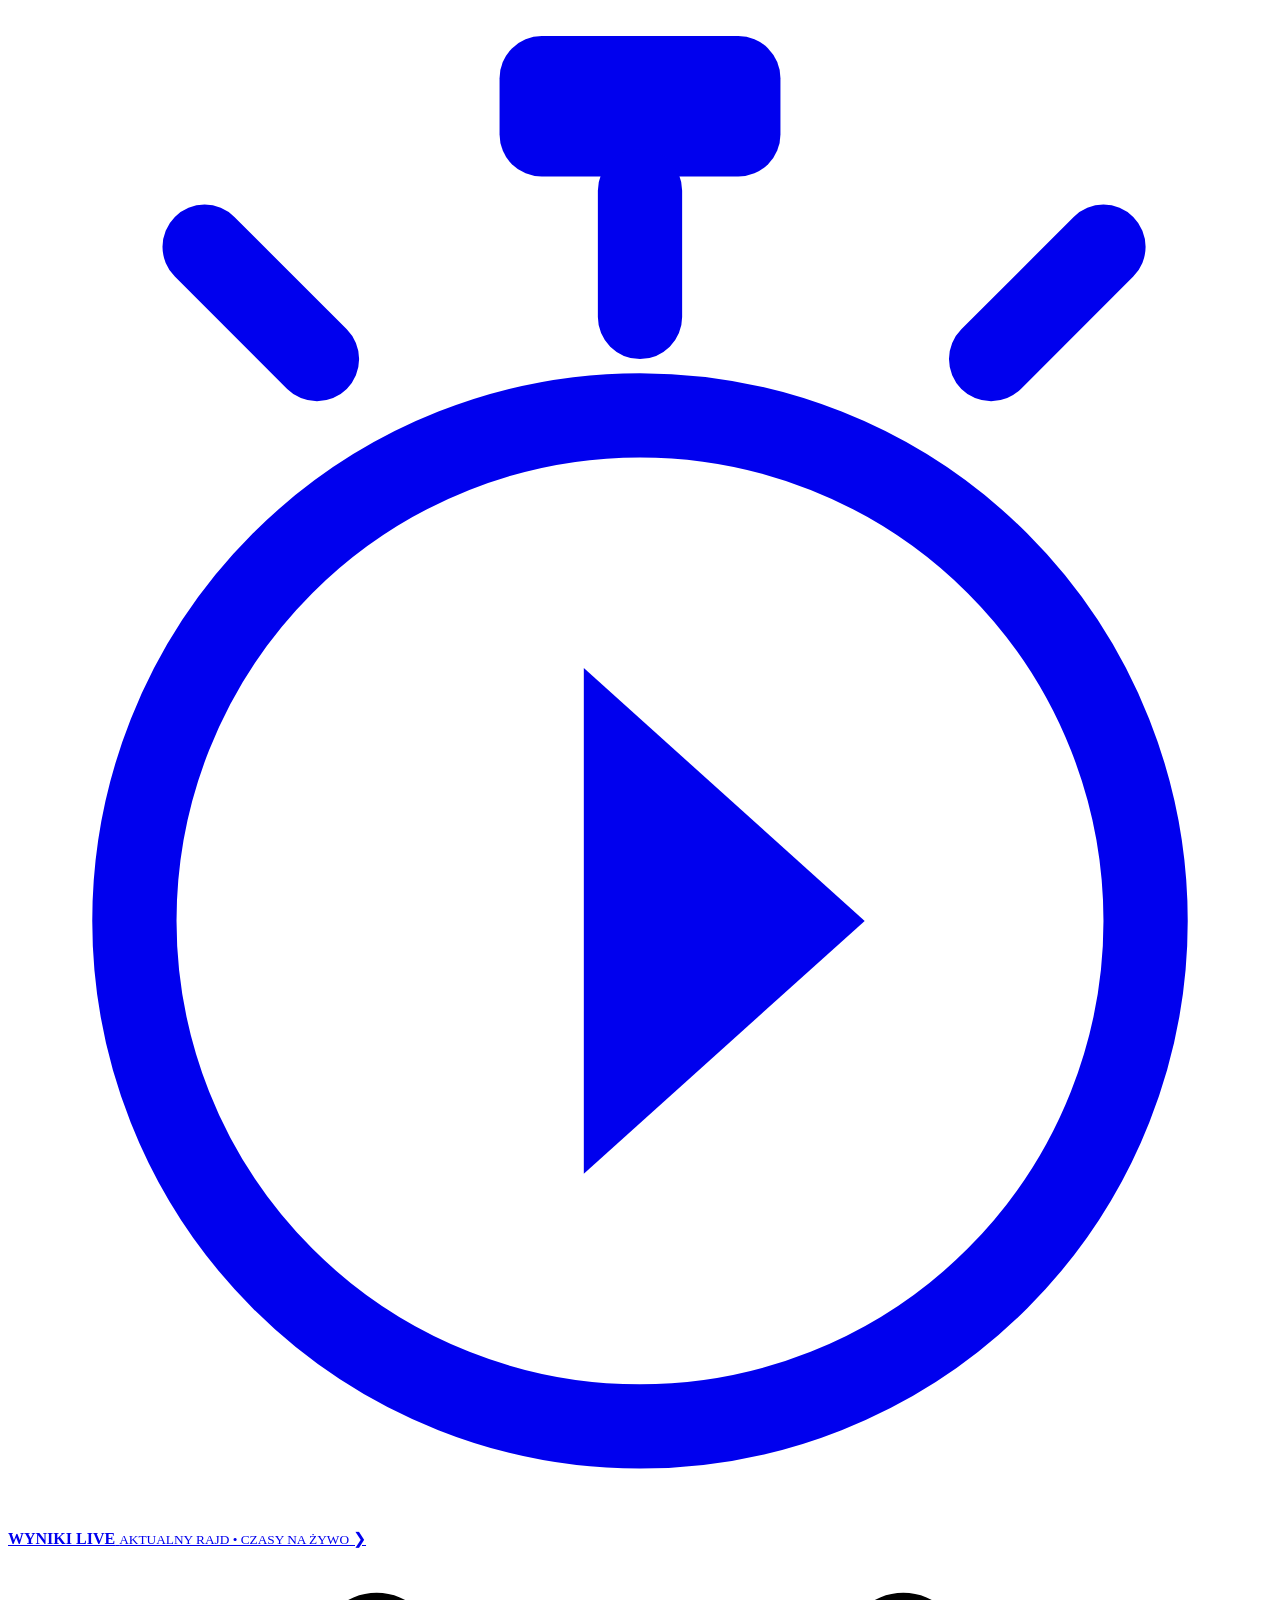
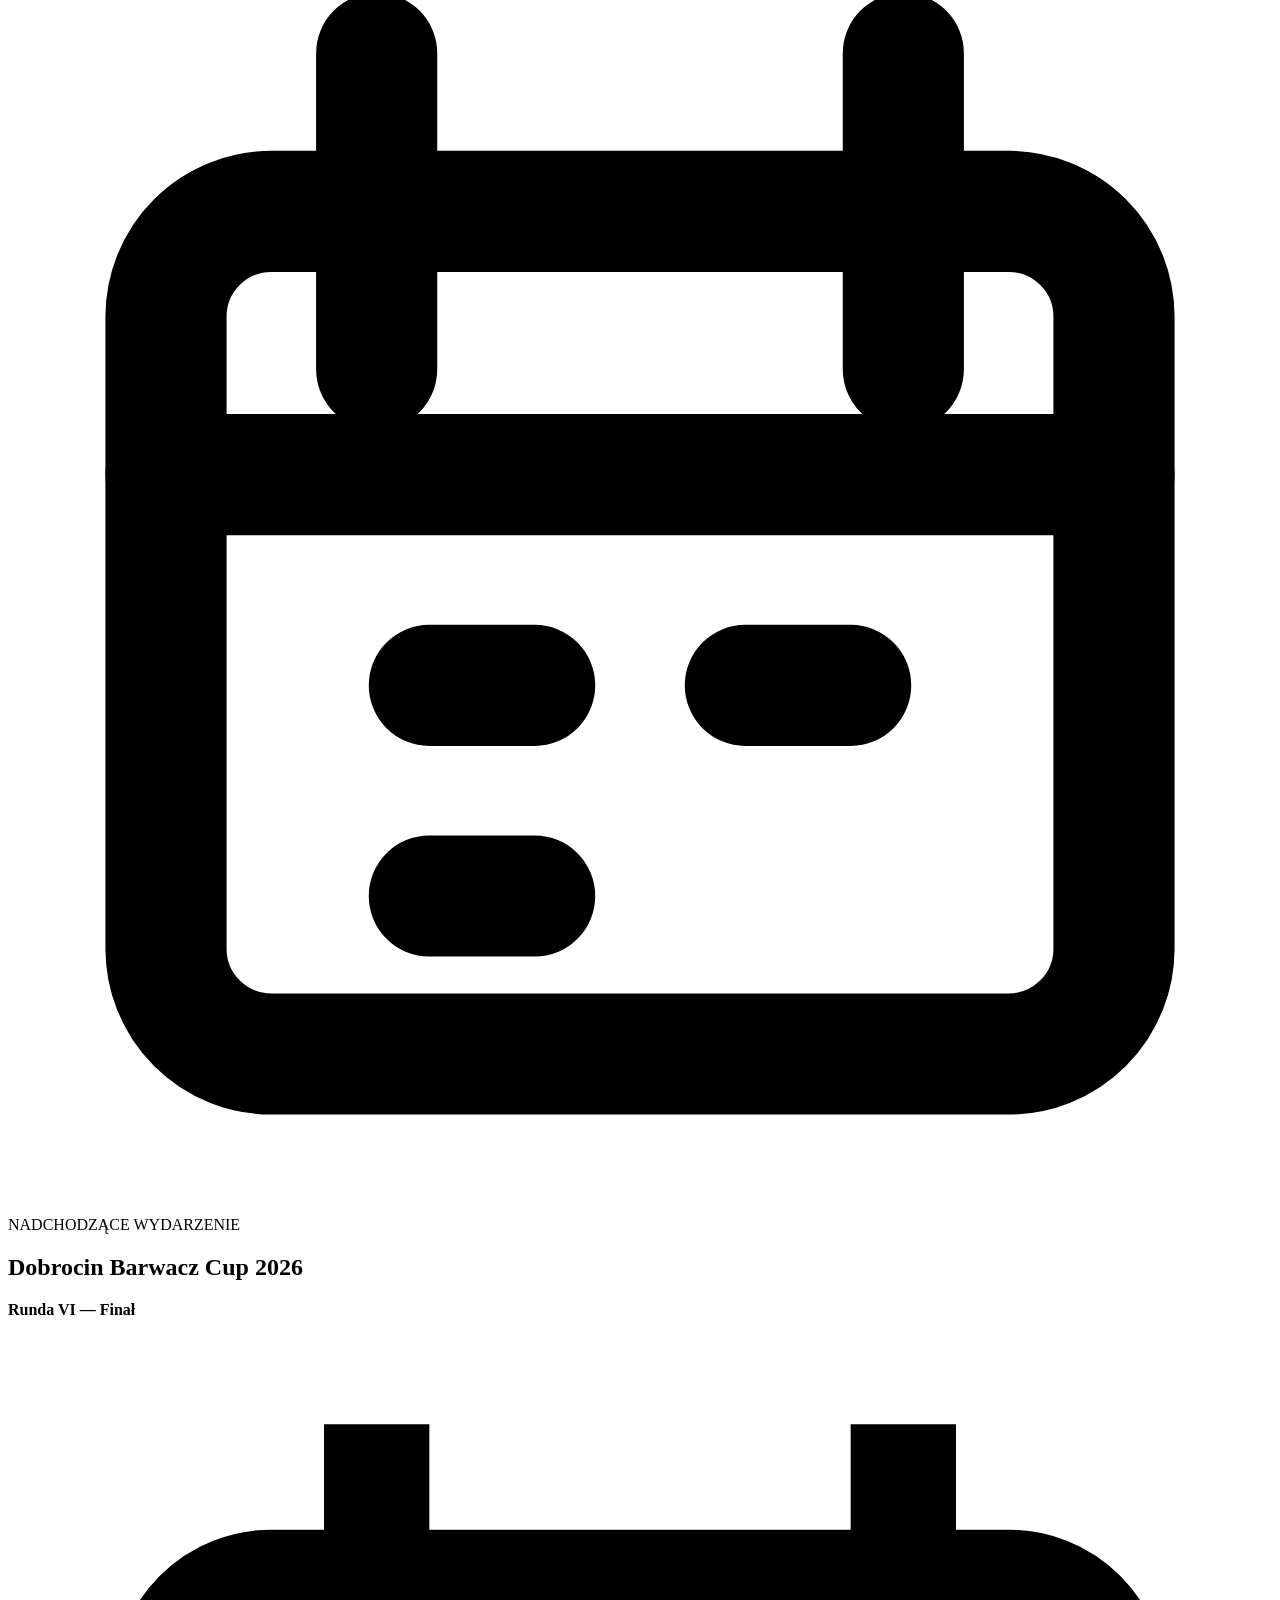
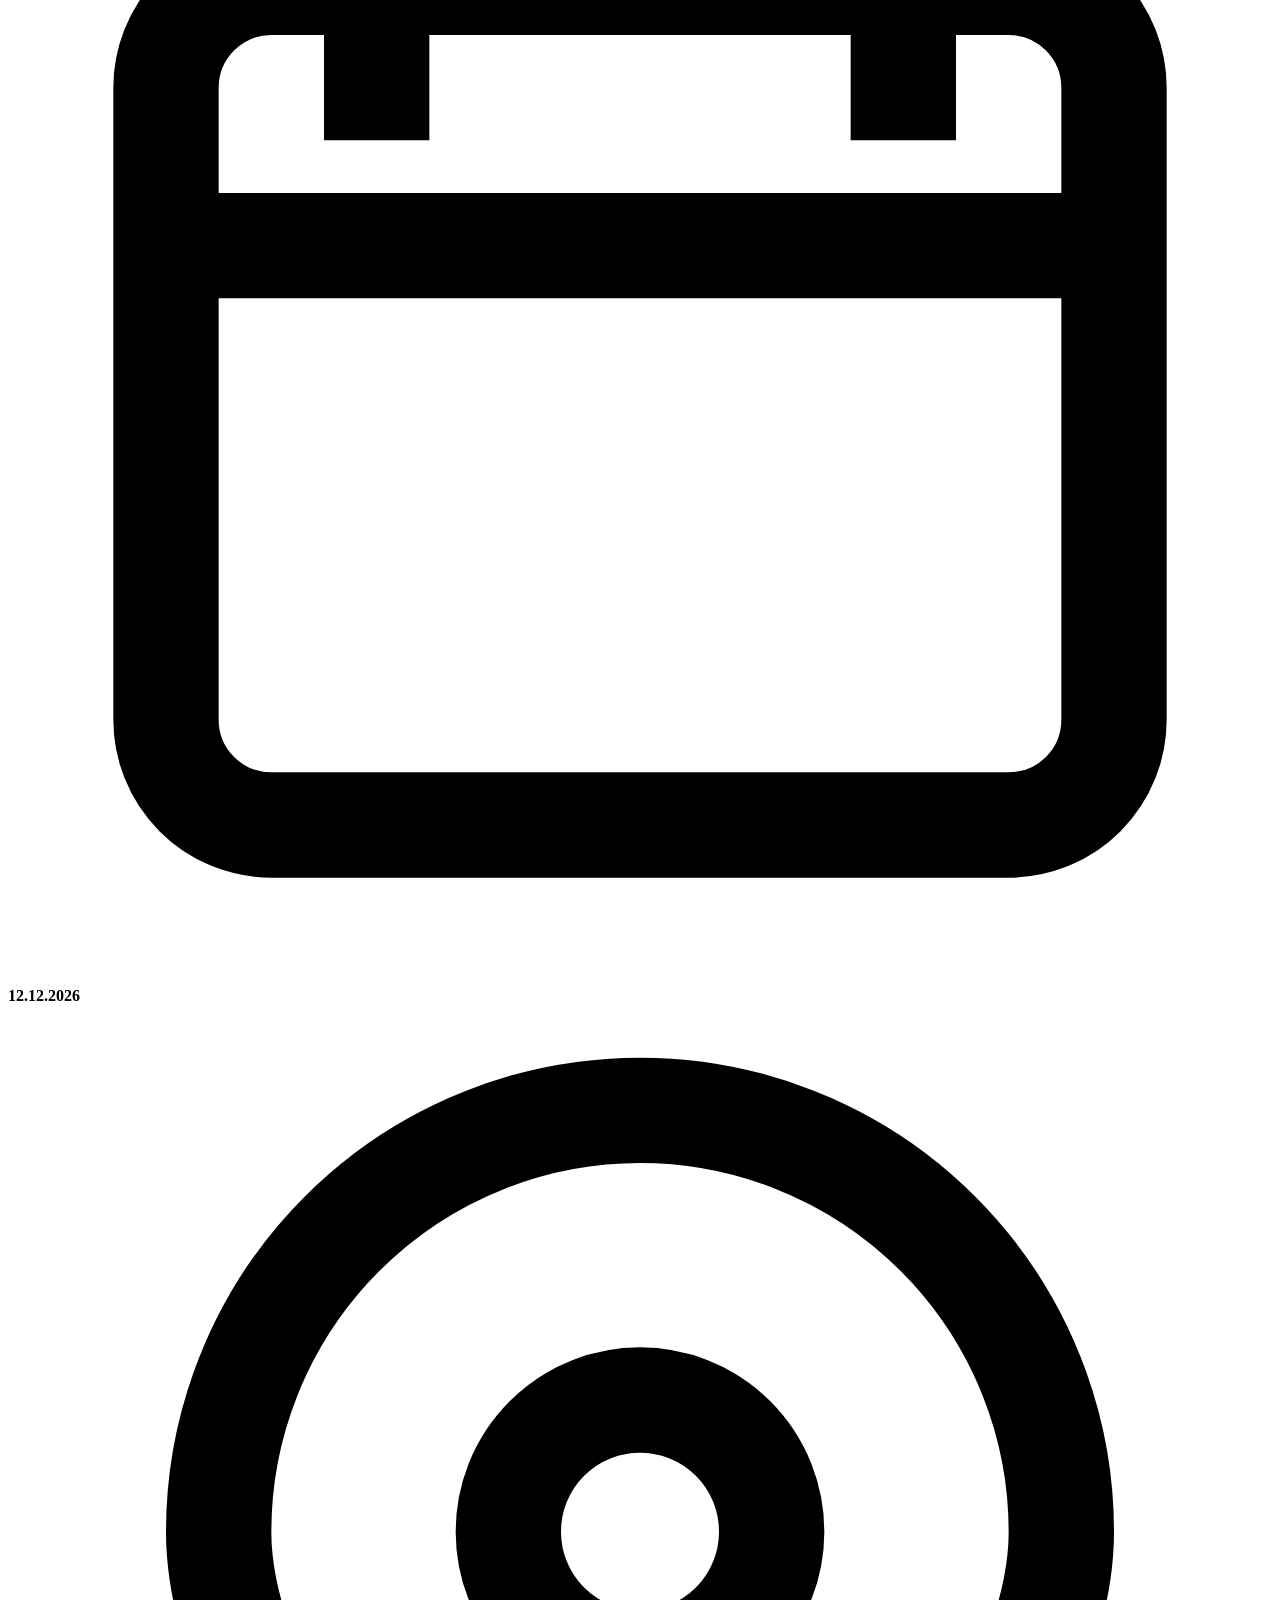
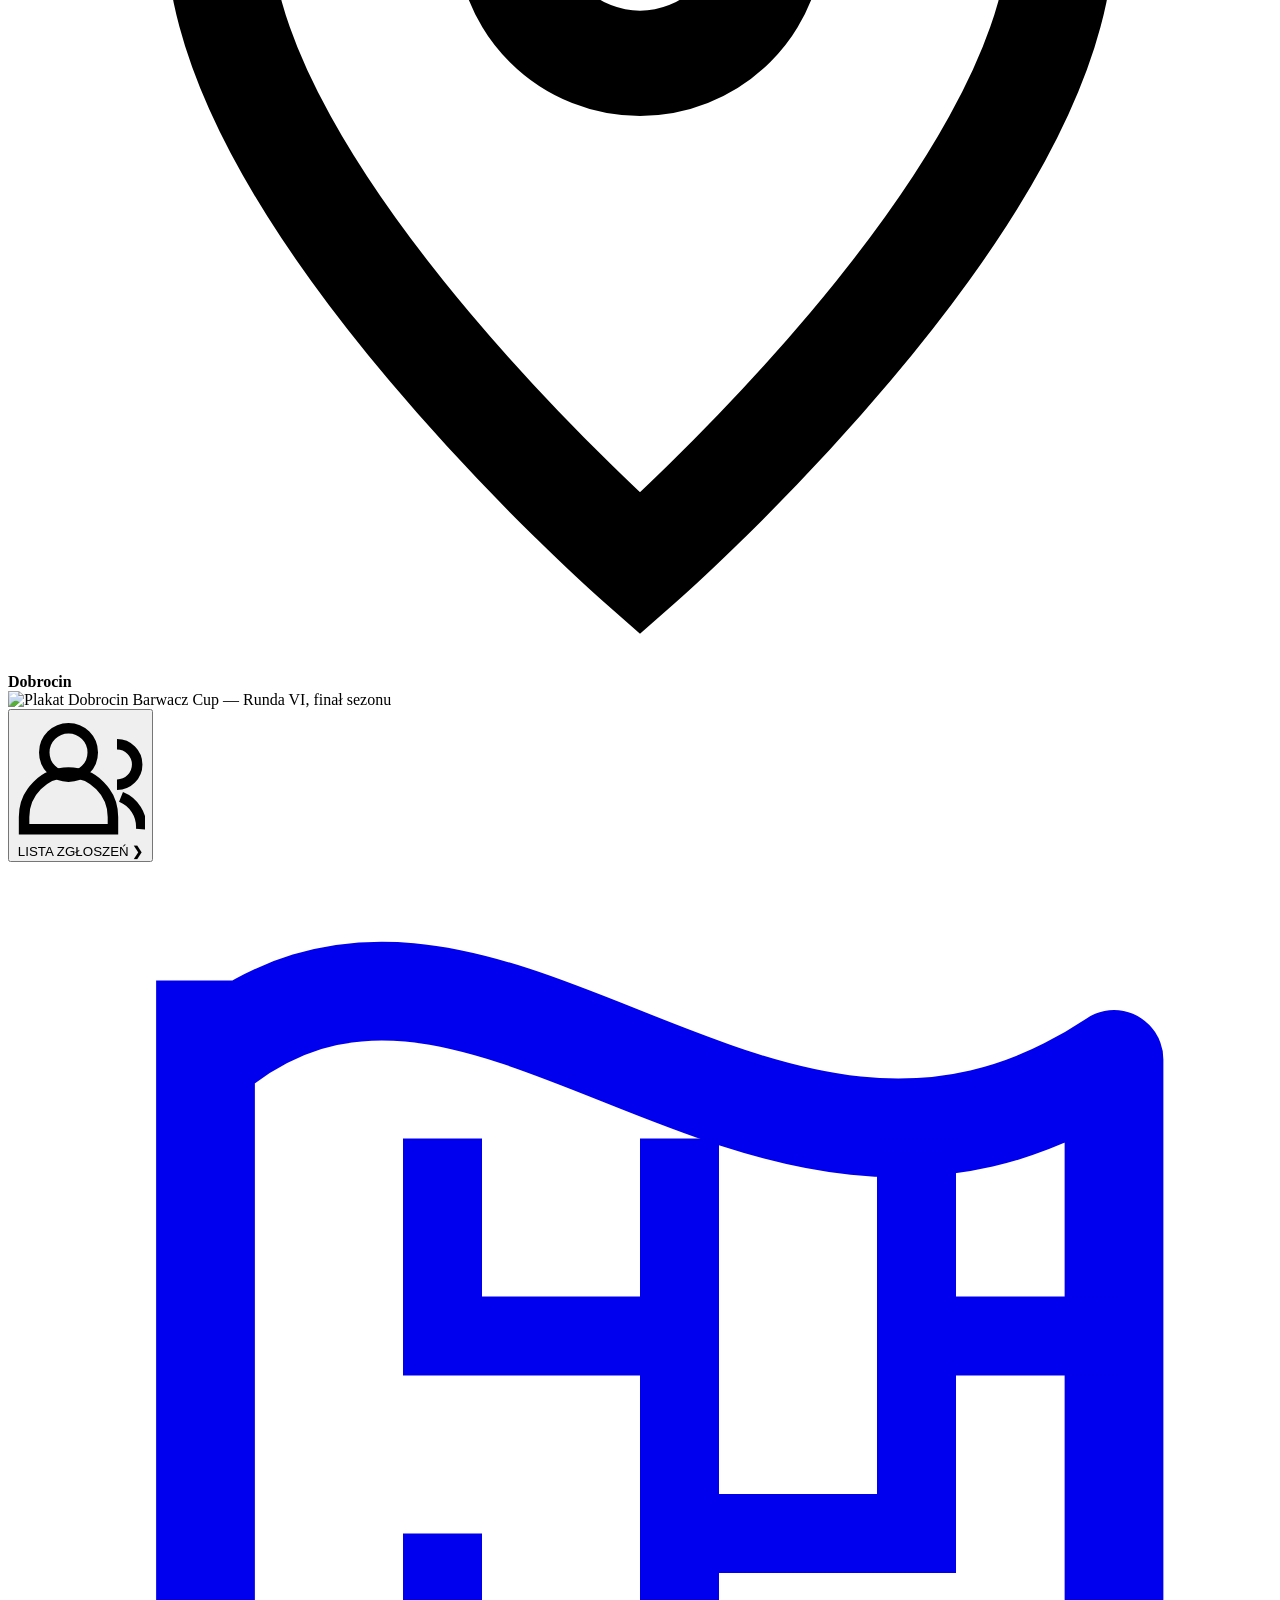
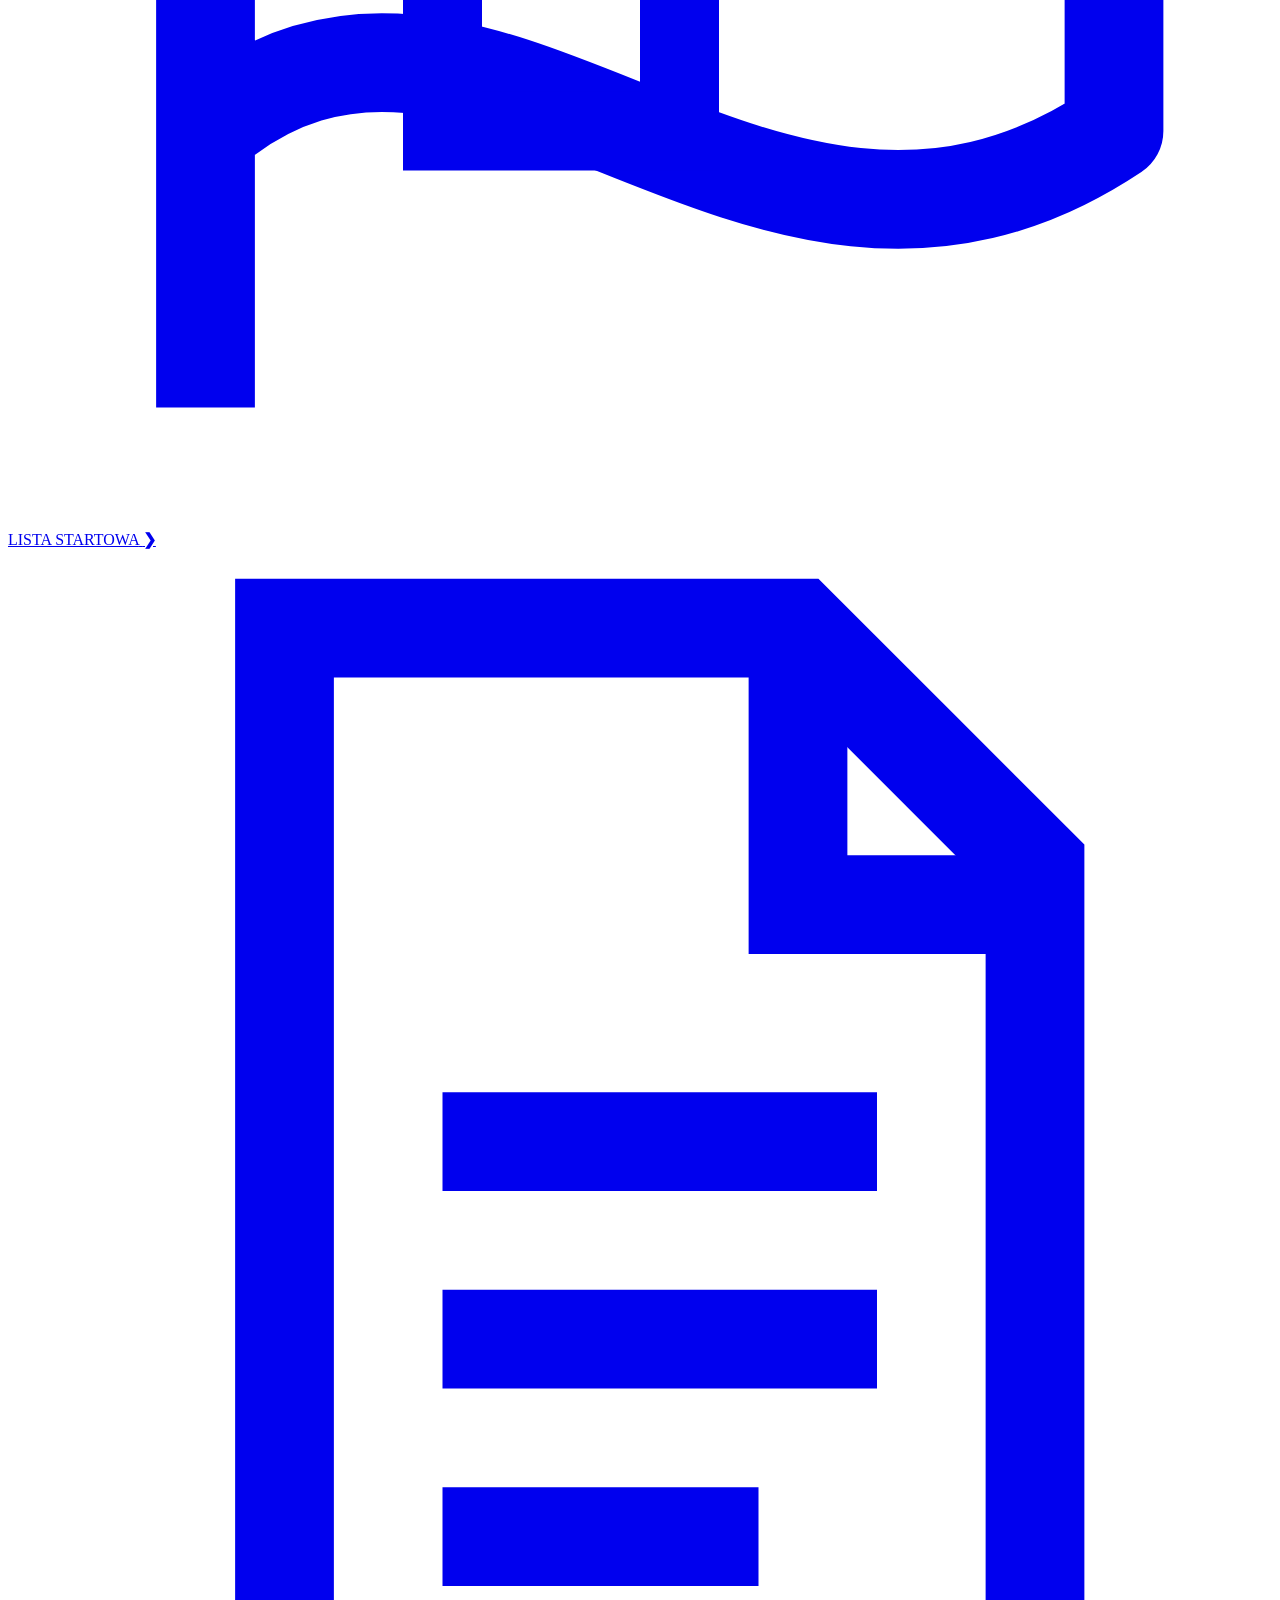
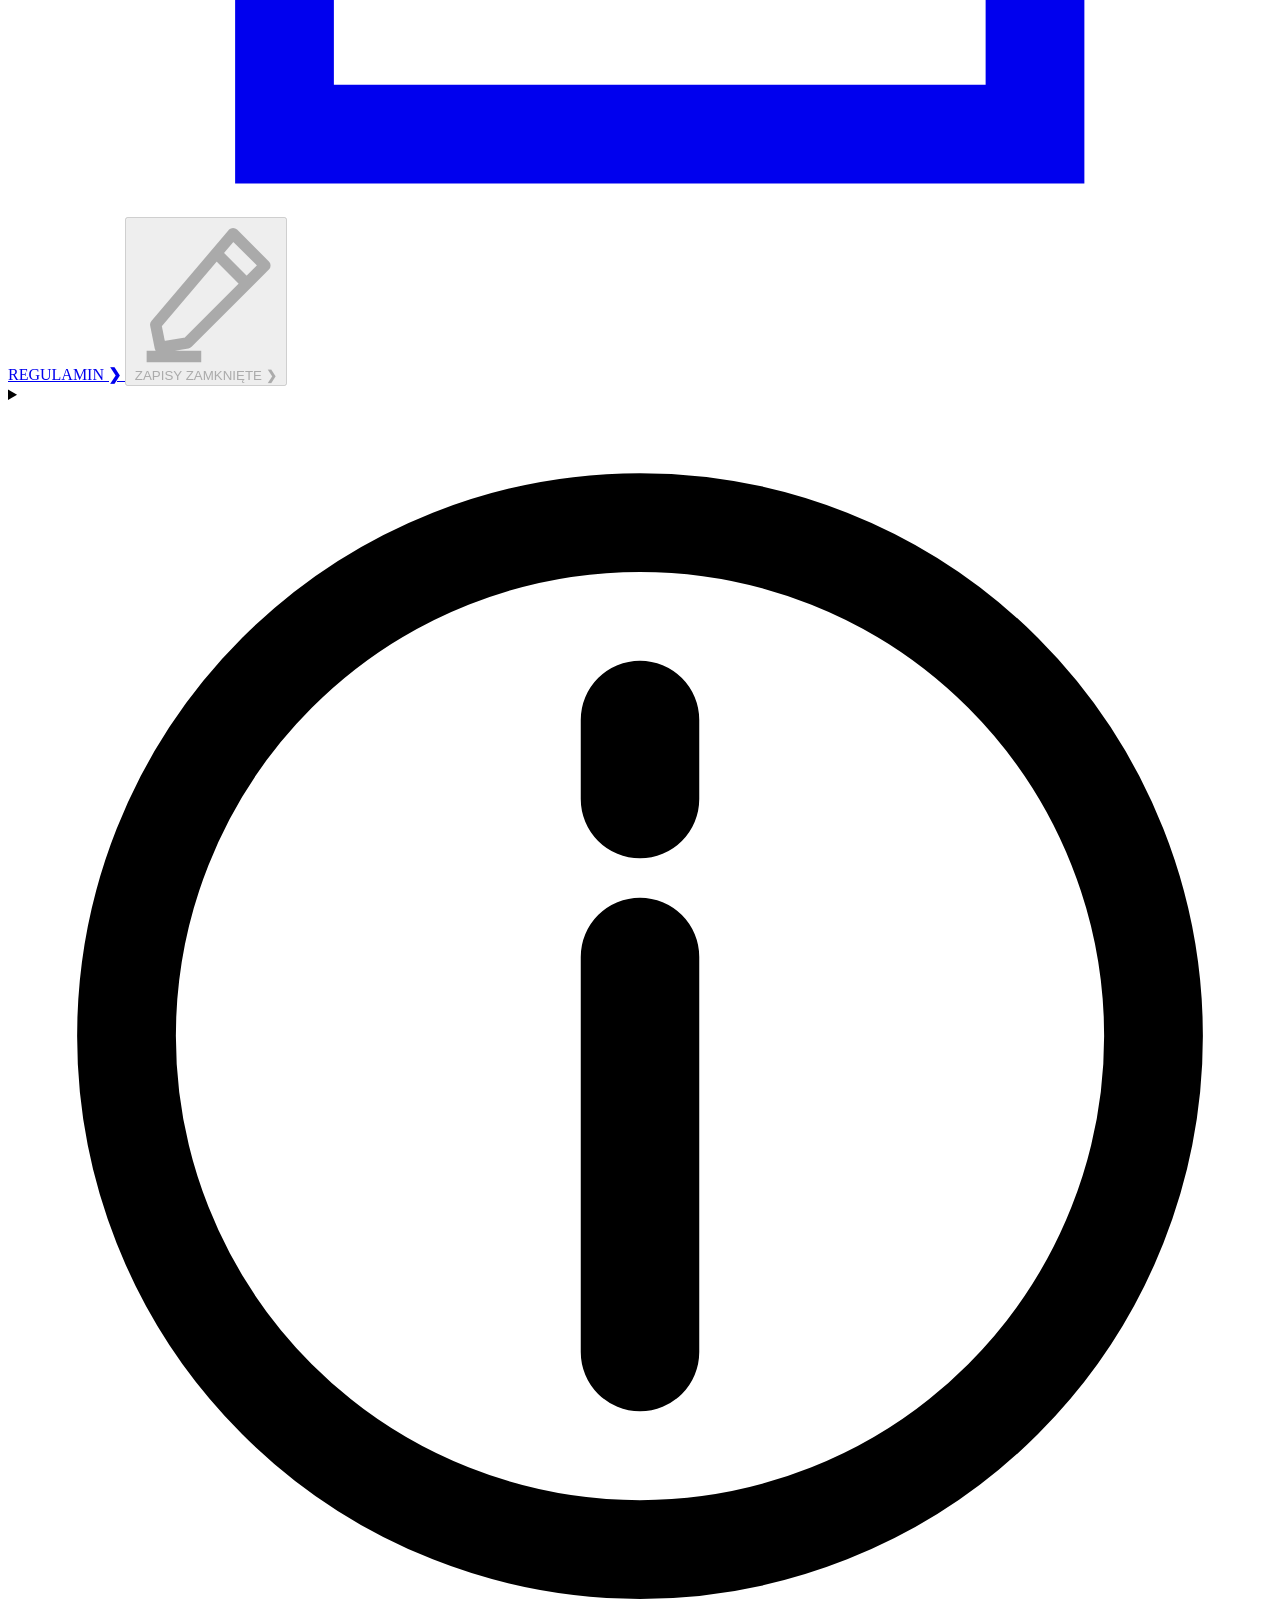
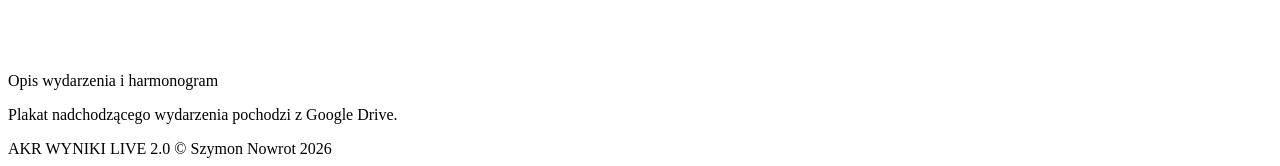
==== index.html @ d04a6adb "Update index.html" ====
<!doctype html>
<html lang="pl">
<head>
  <meta charset="utf-8">
  <meta name="viewport" content="width=device-width,initial-scale=1,viewport-fit=cover">
  <meta name="theme-color" content="#050506">
  <title>AKR WYNIKI LIVE 2.0 — Strona główna</title>

  <link rel="stylesheet" href="style.css?v=3.3">
  <link rel="stylesheet" href="akr-header.css?v=9">

  <style>
    #akr-shared-header {
      width: 100%;
      max-width: 944px;
      margin: 0 auto;
    }

    .site-shell {
      padding-top: 0;
    }

    @media (max-width: 640px) {
      #akr-shared-header {
        width: calc(100% - 36px);
      }
    }
  </style>
</head>

<body>
  <div class="race-texture" aria-hidden="true"></div>

  <div id="akr-shared-header"></div>

  <div class="site-shell">
    <main>

      <!-- CZERWONY PRZYCISK WYNIKI LIVE -->
      <a
        class="results-cta"
        href="/test-v2/wyniki-szczegoly.html?event=live"
        aria-label="Wyniki LIVE aktualnego rajdu"
      >
        <span class="cta-stopwatch" aria-hidden="true">
          <svg viewBox="0 0 90 108" fill="none">
            <rect x="35" y="2" width="20" height="10" rx="3" fill="currentColor"/>
            <path d="M45 13v9M70 25l8-8M22 25l-8-8"
              stroke="currentColor"
              stroke-width="6"
              stroke-linecap="round"/>
            <circle cx="45" cy="65" r="36"
              stroke="currentColor"
              stroke-width="6"/>
            <path d="M41 47l20 18-20 18V47Z"
              fill="currentColor"/>
          </svg>
        </span>

        <span class="cta-divider" aria-hidden="true"></span>

        <span class="cta-copy">
          <strong>WYNIKI LIVE</strong>
          <small>AKTUALNY RAJD • CZASY NA ŻYWO</small>
        </span>

        <span class="cta-arrow" aria-hidden="true">❯</span>
      </a>

      <!-- NADCHODZĄCE WYDARZENIE -->
      <section class="upcoming" aria-label="Nadchodzące wydarzenie">
        <div class="event-card">

          <div class="section-head">
            <svg viewBox="0 0 24 24" fill="none" aria-hidden="true">
              <rect x="3" y="5" width="18" height="16" rx="2"
                stroke="currentColor" stroke-width="2.3"/>
              <path d="M7 2v6M17 2v6M3 10h18M8 14h2M14 14h2M8 18h2"
                stroke="currentColor"
                stroke-width="2.3"
                stroke-linecap="round"/>
            </svg>

            <span>NADCHODZĄCE WYDARZENIE</span>
            <i class="slant-bars" aria-hidden="true"></i>
          </div>

          <h1 id="event-title">Dobrocin Barwacz Cup 2026</h1>

          <div class="round-line">
            <i></i>
            <strong id="event-round">Runda VI — Finał</strong>
            <i></i>
          </div>

          <div class="event-facts">
            <span>
              <svg viewBox="0 0 24 24" fill="none" aria-hidden="true">
                <rect x="3" y="5" width="18" height="16" rx="2"
                  stroke="currentColor" stroke-width="2"/>
                <path d="M7 2v6M17 2v6M3 10h18"
                  stroke="currentColor" stroke-width="2"/>
              </svg>
              <b id="event-date">12.12.2026</b>
            </span>

            <em></em>

            <span>
              <svg viewBox="0 0 24 24" fill="none" aria-hidden="true">
                <path d="M20 10c0 5-8 12-8 12S4 15 4 10a8 8 0 1 1 16 0Z"
                  stroke="currentColor" stroke-width="2"/>
                <circle cx="12" cy="10" r="2.5"
                  stroke="currentColor" stroke-width="2"/>
              </svg>
              <b id="event-place">Dobrocin</b>
            </span>
          </div>

          <!-- PLAKAT -->
          <div class="poster-wrap">
            <img
              id="event-poster"
              loading="eager"
              decoding="async"
              src="https://drive.google.com/thumbnail?id=1r6W32THSy6I0DQ8HHqJHeI3ALfItRBBT&amp;sz=w1600"
              alt="Plakat Dobrocin Barwacz Cup — Runda VI, finał sezonu"
            >
          </div>

          <!-- PRZYCISKI WYDARZENIA -->
          <div class="event-actions">

            <button
              class="action action-dark"
              id="entries"
              type="button"
            >
              <svg viewBox="0 0 32 32" fill="none" aria-hidden="true">
                <circle cx="13" cy="10" r="6"
                  stroke="currentColor" stroke-width="2.6"/>
                <path d="M2 29v-3a11 11 0 0 1 22 0v3H2Z"
                  stroke="currentColor" stroke-width="2.6"/>
                <path d="M25 8a5 5 0 0 1 0 10M26 21a8 8 0 0 1 5 8"
                  stroke="currentColor" stroke-width="2.6"/>
              </svg>
              <span>LISTA ZGŁOSZEŃ</span>
              <b>❯</b>
            </button>

            <a
              class="action action-dark"
              id="startlist"
              href="/test-v2/wyniki-szczegoly.html?event=live&amp;view=startlist"
            >
              <svg viewBox="0 0 32 32" fill="none" aria-hidden="true">
                <path d="M5 29V3m0 2c7-6 14 6 23 0v17c-9 6-16-6-23 0"
                  stroke="currentColor"
                  stroke-width="2.5"
                  stroke-linejoin="round"/>
                <path d="M11 7v5h6V7m0 5v5h6v-5m-12 5v5h6v-5m6-10v5h5"
                  stroke="currentColor"
                  stroke-width="2"/>
              </svg>
              <span>LISTA STARTOWA</span>
              <b>❯</b>
            </a>

            <a
              class="action action-dark"
              id="regulations"
              href="#"
              aria-disabled="true"
            >
              <svg viewBox="0 0 32 32" fill="none" aria-hidden="true">
                <path d="M7 2h13l6 6v22H7V2Z"
                  stroke="currentColor" stroke-width="2.5"/>
                <path d="M20 2v7h6M11 15h11M11 20h11M11 25h8"
                  stroke="currentColor" stroke-width="2.5"/>
              </svg>
              <span>REGULAMIN</span>
              <b>❯</b>
            </a>

            <button
              class="action action-red"
              id="registration"
              type="button"
              disabled
            >
              <svg viewBox="0 0 32 32" fill="none" aria-hidden="true">
                <path d="m5 23 1 5 6-1L29 10l-7-7L5 23ZM18 7l7 7M3 30h12"
                  stroke="currentColor"
                  stroke-width="2.5"
                  stroke-linejoin="round"/>
              </svg>
              <span>ZAPISY ZAMKNIĘTE</span>
              <b>❯</b>
            </button>

          </div>

          <!-- OPIS I HARMONOGRAM -->
          <details class="info-panel" id="event-description">
            <summary>
              <svg viewBox="0 0 32 32" fill="none" aria-hidden="true">
                <circle cx="16" cy="16" r="13"
                  stroke="currentColor" stroke-width="2.5"/>
                <path d="M16 14v10M16 8v2"
                  stroke="currentColor"
                  stroke-width="3"
                  stroke-linecap="round"/>
              </svg>
              <span>Opis wydarzenia i harmonogram</span>
              <span class="chevron"></span>
            </summary>

            <div class="info-content">
              <p id="description-text">
                Opis wydarzenia zostanie wyświetlony
                po połączeniu z ustawieniami organizatora.
              </p>
              <div id="schedule-text"></div>
            </div>
          </details>

          <p class="connection" id="connection" role="status">
            Plakat nadchodzącego wydarzenia pochodzi z Google Drive.
          </p>

        </div>
      </section>
    </main>

    <footer>
      AKR WYNIKI LIVE 2.0
      <span>© Szymon Nowrot 2026</span>
    </footer>
  </div>

  <!-- OKNO LISTY ZGŁOSZEŃ -->
  <div class="dialog-overlay" id="entries-dialog" hidden>
    <section
      class="dialog"
      role="dialog"
      aria-modal="true"
      aria-labelledby="entries-heading"
    >
      <button
        class="dialog-close"
        id="entries-close"
        aria-label="Zamknij"
      >×</button>

      <h2 id="entries-heading">LISTA ZGŁOSZEŃ</h2>
      <p id="entries-status">Pobieranie zgłoszeń…</p>
      <div id="entries-list"></div>
    </section>
  </div>

  <!-- WSPÓLNY NAGŁÓWEK I HAMBURGER -->
  <script src="akr-header.js?v=8"></script>

  <!-- POPRAWIONE LINKI W HAMBURGERZE -->
  <script>
    (function () {
      const header = document.getElementById('akr-shared-header');
      if (!header) return;

      function fixMenu() {
        header.querySelectorAll('a').forEach(a => {
          const name = (a.textContent || '')
            .replace(/\s+/g, ' ')
            .trim()
            .toLocaleUpperCase('pl');

          if (name.includes('LISTA STARTOWA')) {
            a.href = '/test-v2/wyniki-szczegoly.html?event=live&view=startlist';
          } else if (name.includes('KOMUNIKATY')) {
            a.href = '/test-v2/wyniki-szczegoly.html?event=live&view=announcements';
          } else if (name.includes('WYNIKI LIVE')) {
            a.href = '/test-v2/wyniki-szczegoly.html?event=live';
          } else if (name.includes('ARCHIWUM') || name.includes('WYNIKI RAJDÓW')) {
            a.href = '/test-v2/wyniki-dotychczasowe.html';
          } else if (name.includes('KLASYFIKACJA ROCZNA')) {
            a.href = '/test-v2/wyniki-szczegoly.html?view=season';
          }
        });
      }

      new MutationObserver(fixMenu).observe(header, {
        childList: true,
        subtree: true
      });

      fixMenu();
    })();
  </script>

  <!-- LOGIKA WYDARZENIA -->
  <script src="home.js?v=3.0" defer></script>

</body>
</html>
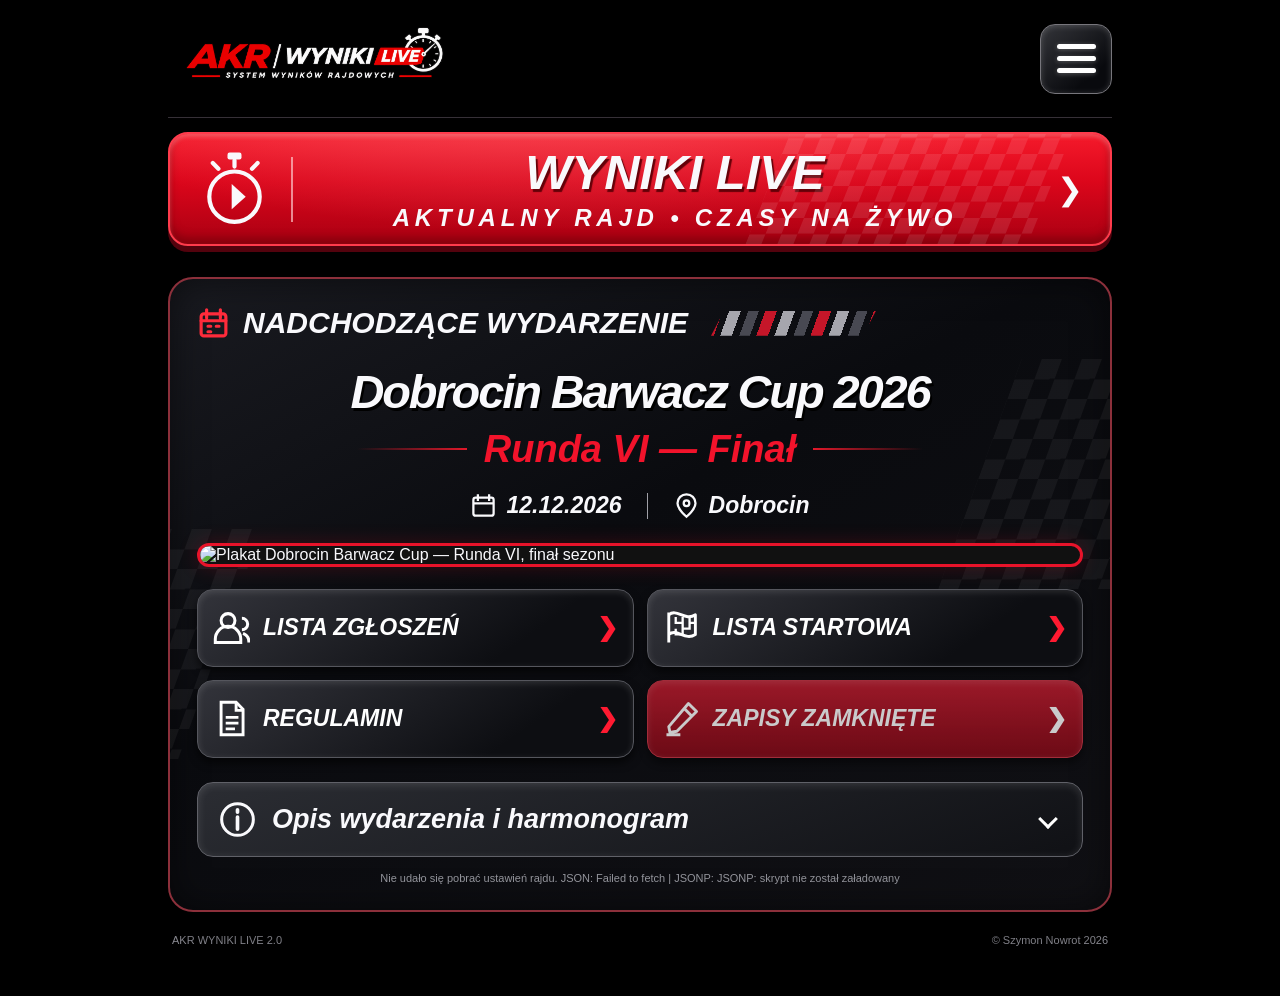
==== commit 66782c63: "Update index.html" ====
--- a/index.html
+++ b/index.html
@@ -5,12 +5,15 @@
   <meta charset="utf-8">
   <meta name="viewport" content="width=device-width,initial-scale=1,viewport-fit=cover">
   <meta name="theme-color" content="#050506">
+
   <title>AKR WYNIKI LIVE 2.0 — Strona główna</title>
 
-  <link rel="stylesheet" href="style.css?v=3.3">
-  <link rel="stylesheet" href="akr-header.css?v=9">
+  <!-- STYLE Z KATALOGU TEST-V2 -->
+  <link rel="stylesheet" href="/test-v2/style.css?v=3.4">
+  <link rel="stylesheet" href="/test-v2/akr-header.css?v=10">
 
   <style>
+    /* Wspólny nagłówek AKR */
     #akr-shared-header {
       width: 100%;
       max-width: 944px;
@@ -30,11 +33,14 @@
 </head>
 
 <body>
+
   <div class="race-texture" aria-hidden="true"></div>
 
+  <!-- LOGO I HAMBURGER -->
   <div id="akr-shared-header"></div>
 
   <div class="site-shell">
+
     <main>
 
       <!-- CZERWONY PRZYCISK WYNIKI LIVE -->
@@ -45,7 +51,8 @@
       >
         <span class="cta-stopwatch" aria-hidden="true">
           <svg viewBox="0 0 90 108" fill="none">
-            <rect x="35" y="2" width="20" height="10" rx="3" fill="currentColor"/>
+            <rect x="35" y="2" width="20" height="10" rx="3"
+              fill="currentColor"/>
             <path d="M45 13v9M70 25l8-8M22 25l-8-8"
               stroke="currentColor"
               stroke-width="6"
@@ -70,12 +77,14 @@
 
       <!-- NADCHODZĄCE WYDARZENIE -->
       <section class="upcoming" aria-label="Nadchodzące wydarzenie">
+
         <div class="event-card">
 
           <div class="section-head">
             <svg viewBox="0 0 24 24" fill="none" aria-hidden="true">
               <rect x="3" y="5" width="18" height="16" rx="2"
-                stroke="currentColor" stroke-width="2.3"/>
+                stroke="currentColor"
+                stroke-width="2.3"/>
               <path d="M7 2v6M17 2v6M3 10h18M8 14h2M14 14h2M8 18h2"
                 stroke="currentColor"
                 stroke-width="2.3"
@@ -86,22 +95,31 @@
             <i class="slant-bars" aria-hidden="true"></i>
           </div>
 
-          <h1 id="event-title">Dobrocin Barwacz Cup 2026</h1>
+          <h1 id="event-title">
+            Dobrocin Barwacz Cup 2026
+          </h1>
 
           <div class="round-line">
             <i></i>
-            <strong id="event-round">Runda VI — Finał</strong>
+            <strong id="event-round">
+              Runda VI — Finał
+            </strong>
             <i></i>
           </div>
 
+          <!-- DATA I MIEJSCE -->
           <div class="event-facts">
+
             <span>
               <svg viewBox="0 0 24 24" fill="none" aria-hidden="true">
                 <rect x="3" y="5" width="18" height="16" rx="2"
-                  stroke="currentColor" stroke-width="2"/>
+                  stroke="currentColor"
+                  stroke-width="2"/>
                 <path d="M7 2v6M17 2v6M3 10h18"
-                  stroke="currentColor" stroke-width="2"/>
-              </svg>
+                  stroke="currentColor"
+                  stroke-width="2"/>
+              </svg>
+
               <b id="event-date">12.12.2026</b>
             </span>
 
@@ -109,16 +127,21 @@
 
             <span>
               <svg viewBox="0 0 24 24" fill="none" aria-hidden="true">
-                <path d="M20 10c0 5-8 12-8 12S4 15 4 10a8 8 0 1 1 16 0Z"
-                  stroke="currentColor" stroke-width="2"/>
+                <path
+                  d="M20 10c0 5-8 12-8 12S4 15 4 10a8 8 0 1 1 16 0Z"
+                  stroke="currentColor"
+                  stroke-width="2"/>
                 <circle cx="12" cy="10" r="2.5"
-                  stroke="currentColor" stroke-width="2"/>
-              </svg>
+                  stroke="currentColor"
+                  stroke-width="2"/>
+              </svg>
+
               <b id="event-place">Dobrocin</b>
             </span>
-          </div>
-
-          <!-- PLAKAT -->
+
+          </div>
+
+          <!-- PLAKAT RAJDU -->
           <div class="poster-wrap">
             <img
               id="event-poster"
@@ -132,6 +155,7 @@
           <!-- PRZYCISKI WYDARZENIA -->
           <div class="event-actions">
 
+            <!-- LISTA ZGŁOSZEŃ -->
             <button
               class="action action-dark"
               id="entries"
@@ -139,34 +163,43 @@
             >
               <svg viewBox="0 0 32 32" fill="none" aria-hidden="true">
                 <circle cx="13" cy="10" r="6"
-                  stroke="currentColor" stroke-width="2.6"/>
+                  stroke="currentColor"
+                  stroke-width="2.6"/>
                 <path d="M2 29v-3a11 11 0 0 1 22 0v3H2Z"
-                  stroke="currentColor" stroke-width="2.6"/>
+                  stroke="currentColor"
+                  stroke-width="2.6"/>
                 <path d="M25 8a5 5 0 0 1 0 10M26 21a8 8 0 0 1 5 8"
-                  stroke="currentColor" stroke-width="2.6"/>
-              </svg>
+                  stroke="currentColor"
+                  stroke-width="2.6"/>
+              </svg>
+
               <span>LISTA ZGŁOSZEŃ</span>
               <b>❯</b>
             </button>
 
+            <!-- LISTA STARTOWA -->
             <a
               class="action action-dark"
               id="startlist"
               href="/test-v2/wyniki-szczegoly.html?event=live&amp;view=startlist"
             >
               <svg viewBox="0 0 32 32" fill="none" aria-hidden="true">
-                <path d="M5 29V3m0 2c7-6 14 6 23 0v17c-9 6-16-6-23 0"
+                <path
+                  d="M5 29V3m0 2c7-6 14 6 23 0v17c-9 6-16-6-23 0"
                   stroke="currentColor"
                   stroke-width="2.5"
                   stroke-linejoin="round"/>
-                <path d="M11 7v5h6V7m0 5v5h6v-5m-12 5v5h6v-5m6-10v5h5"
-                  stroke="currentColor"
-                  stroke-width="2"/>
-              </svg>
+                <path
+                  d="M11 7v5h6V7m0 5v5h6v-5m-12 5v5h6v-5m6-10v5h5"
+                  stroke="currentColor"
+                  stroke-width="2"/>
+              </svg>
+
               <span>LISTA STARTOWA</span>
               <b>❯</b>
             </a>
 
+            <!-- REGULAMIN -->
             <a
               class="action action-dark"
               id="regulations"
@@ -175,14 +208,18 @@
             >
               <svg viewBox="0 0 32 32" fill="none" aria-hidden="true">
                 <path d="M7 2h13l6 6v22H7V2Z"
-                  stroke="currentColor" stroke-width="2.5"/>
+                  stroke="currentColor"
+                  stroke-width="2.5"/>
                 <path d="M20 2v7h6M11 15h11M11 20h11M11 25h8"
-                  stroke="currentColor" stroke-width="2.5"/>
-              </svg>
+                  stroke="currentColor"
+                  stroke-width="2.5"/>
+              </svg>
+
               <span>REGULAMIN</span>
               <b>❯</b>
             </a>
 
+            <!-- ZAPISY -->
             <button
               class="action action-red"
               id="registration"
@@ -190,11 +227,13 @@
               disabled
             >
               <svg viewBox="0 0 32 32" fill="none" aria-hidden="true">
-                <path d="m5 23 1 5 6-1L29 10l-7-7L5 23ZM18 7l7 7M3 30h12"
+                <path
+                  d="m5 23 1 5 6-1L29 10l-7-7L5 23ZM18 7l7 7M3 30h12"
                   stroke="currentColor"
                   stroke-width="2.5"
                   stroke-linejoin="round"/>
               </svg>
+
               <span>ZAPISY ZAMKNIĘTE</span>
               <b>❯</b>
             </button>
@@ -202,16 +241,21 @@
           </div>
 
           <!-- OPIS I HARMONOGRAM -->
-          <details class="info-panel" id="event-description">
+          <details
+            class="info-panel"
+            id="event-description"
+          >
             <summary>
               <svg viewBox="0 0 32 32" fill="none" aria-hidden="true">
                 <circle cx="16" cy="16" r="13"
-                  stroke="currentColor" stroke-width="2.5"/>
+                  stroke="currentColor"
+                  stroke-width="2.5"/>
                 <path d="M16 14v10M16 8v2"
                   stroke="currentColor"
                   stroke-width="3"
                   stroke-linecap="round"/>
               </svg>
+
               <span>Opis wydarzenia i harmonogram</span>
               <span class="chevron"></span>
             </summary>
@@ -221,26 +265,38 @@
                 Opis wydarzenia zostanie wyświetlony
                 po połączeniu z ustawieniami organizatora.
               </p>
+
               <div id="schedule-text"></div>
             </div>
           </details>
 
-          <p class="connection" id="connection" role="status">
+          <p
+            class="connection"
+            id="connection"
+            role="status"
+          >
             Plakat nadchodzącego wydarzenia pochodzi z Google Drive.
           </p>
 
         </div>
+
       </section>
+
     </main>
 
     <footer>
       AKR WYNIKI LIVE 2.0
       <span>© Szymon Nowrot 2026</span>
     </footer>
+
   </div>
 
   <!-- OKNO LISTY ZGŁOSZEŃ -->
-  <div class="dialog-overlay" id="entries-dialog" hidden>
+  <div
+    class="dialog-overlay"
+    id="entries-dialog"
+    hidden
+  >
     <section
       class="dialog"
       role="dialog"
@@ -253,43 +309,77 @@
         aria-label="Zamknij"
       >×</button>
 
-      <h2 id="entries-heading">LISTA ZGŁOSZEŃ</h2>
-      <p id="entries-status">Pobieranie zgłoszeń…</p>
+      <h2 id="entries-heading">
+        LISTA ZGŁOSZEŃ
+      </h2>
+
+      <p id="entries-status">
+        Pobieranie zgłoszeń…
+      </p>
+
       <div id="entries-list"></div>
     </section>
   </div>
 
-  <!-- WSPÓLNY NAGŁÓWEK I HAMBURGER -->
-  <script src="akr-header.js?v=8"></script>
-
-  <!-- POPRAWIONE LINKI W HAMBURGERZE -->
+  <!-- WSPÓLNY NAGŁÓWEK Z TEST-V2 -->
+  <script src="/test-v2/akr-header.js?v=10"></script>
+
+  <!-- POPRAWIENIE LINKÓW HAMBURGERA NA STRONIE GŁÓWNEJ -->
   <script>
     (function () {
       const header = document.getElementById('akr-shared-header');
       if (!header) return;
 
+      const routes = [
+        {
+          names: ['LISTA STARTOWA'],
+          url: '/test-v2/wyniki-szczegoly.html?event=live&view=startlist'
+        },
+        {
+          names: ['KOMUNIKATY'],
+          url: '/test-v2/wyniki-szczegoly.html?event=live&view=announcements'
+        },
+        {
+          names: ['WYNIKI LIVE'],
+          url: '/test-v2/wyniki-szczegoly.html?event=live'
+        },
+        {
+          names: ['KLASYFIKACJA ROCZNA'],
+          url: '/test-v2/wyniki-szczegoly.html?view=season'
+        },
+        {
+          names: ['ARCHIWUM', 'WYNIKI RAJDÓW'],
+          url: '/test-v2/wyniki-dotychczasowe.html'
+        },
+        {
+          names: ['STRONA GŁÓWNA'],
+          url: '/'
+        }
+      ];
+
       function fixMenu() {
-        header.querySelectorAll('a').forEach(a => {
-          const name = (a.textContent || '')
+        header.querySelectorAll('a').forEach(function (link) {
+          const name = (link.textContent || '')
             .replace(/\s+/g, ' ')
             .trim()
             .toLocaleUpperCase('pl');
 
-          if (name.includes('LISTA STARTOWA')) {
-            a.href = '/test-v2/wyniki-szczegoly.html?event=live&view=startlist';
-          } else if (name.includes('KOMUNIKATY')) {
-            a.href = '/test-v2/wyniki-szczegoly.html?event=live&view=announcements';
-          } else if (name.includes('WYNIKI LIVE')) {
-            a.href = '/test-v2/wyniki-szczegoly.html?event=live';
-          } else if (name.includes('ARCHIWUM') || name.includes('WYNIKI RAJDÓW')) {
-            a.href = '/test-v2/wyniki-dotychczasowe.html';
-          } else if (name.includes('KLASYFIKACJA ROCZNA')) {
-            a.href = '/test-v2/wyniki-szczegoly.html?view=season';
+          for (const route of routes) {
+            if (route.names.some(function (label) {
+              return name.includes(label);
+            })) {
+              if (link.getAttribute('href') !== route.url) {
+                link.setAttribute('href', route.url);
+              }
+              break;
+            }
           }
         });
       }
 
-      new MutationObserver(fixMenu).observe(header, {
+      const observer = new MutationObserver(fixMenu);
+
+      observer.observe(header, {
         childList: true,
         subtree: true
       });
@@ -298,8 +388,8 @@
     })();
   </script>
 
-  <!-- LOGIKA WYDARZENIA -->
-  <script src="home.js?v=3.0" defer></script>
+  <!-- DZIAŁAJĄCA LOGIKA WYDARZENIA Z TEST-V2 -->
+  <script src="/test-v2/home.js?v=3.0" defer></script>
 
 </body>
 </html>
--- a/test-v2/style.css
+++ b/test-v2/style.css
@@ -0,0 +1,931 @@
+
+:root {
+  color-scheme: dark;
+  --red: #ed1026;
+  --red-dark: #98000f;
+  --white: #f9f9fc;
+  --font: Impact, "Arial Narrow", "Roboto Condensed", Arial, sans-serif;
+}
+
+* { box-sizing: border-box; }
+html { scroll-behavior: smooth; }
+body {
+  margin: 0;
+  min-height: 100vh;
+  background: #050508;
+  color: var(--white);
+  font-family: Arial, Helvetica, sans-serif;
+  overflow-x: hidden;
+}
+a { color: inherit; text-decoration: none; }
+button { font: inherit; cursor: pointer; }
+button:disabled { cursor: not-allowed; }
+[hidden] { display: none !important; }
+
+/* TŁO RAJDOWE */
+
+.race-texture {
+  position: fixed;
+  inset: 0;
+  z-index: -1;
+  pointer-events: none;
+  background:
+    radial-gradient(ellipse at 48% 0, rgba(125,9,25,.23), transparent 50%),
+    linear-gradient(125deg,
+      transparent 0 31%,
+      rgba(72,72,80,.08) 32%,
+      transparent 34% 71%,
+      rgba(100,100,110,.07) 73%,
+      transparent 76%
+    ),
+    #050508;
+}
+
+.race-texture:after {
+  content: "";
+  position: absolute;
+  inset: 0;
+  background:
+    repeating-conic-gradient(
+      #a3a4aa 0% 25%,
+      transparent 0% 50%
+    ) 0 0 / 38px 38px;
+  opacity: .09;
+  mask-image: linear-gradient(to bottom, #000, transparent 80%);
+}
+
+.site-shell {
+  width: min(100%, 980px);
+  margin: auto;
+  padding: 0 18px 28px;
+}
+
+/* NAGŁÓWEK I LOGO */
+
+.topbar {
+  height: 118px;
+  position: relative;
+  display: flex;
+  align-items: center;
+  justify-content: space-between;
+  gap: 18px;
+  isolation: isolate;
+  overflow: hidden;
+  border-bottom: 1px solid #363037;
+  background:
+    linear-gradient(105deg, rgba(16,16,21,.83), rgba(10,10,14,.78));
+}
+
+.topbar:before {
+  content: "";
+  position: absolute;
+  inset: 0;
+  z-index: -1;
+  pointer-events: none;
+  transform: none;
+  background: radial-gradient(ellipse at 25% 50%, rgba(190, 0, 30, .22), transparent 65%);
+  opacity: 1;
+  mask-image: none;
+}
+
+.topbar:after {
+  content: "";
+  position: absolute;
+  inset: 0;
+  z-index: -1;
+  pointer-events: none;
+  background: linear-gradient(100deg, rgba(28, 29, 35, .45), transparent 65%, rgba(0, 0, 0, .3));
+}
+
+.brand {
+  display: flex;
+  align-items: center;
+  min-width: 0;
+  flex: 1;
+  max-width: 650px;
+  position: relative;
+  height: 100%;
+}
+
+.brand img {
+  display: block;
+  max-width: 100%;
+  max-height: 96px;
+  width: auto;
+  height: auto;
+  object-fit: contain;
+  object-position: left center;
+  mix-blend-mode: screen;
+  position: relative;
+  z-index: 2;
+}
+
+.brand-fallback {
+  display: none;
+  position: absolute;
+  font: italic 900 30px var(--font);
+  color: #ed0c22;
+  text-shadow: 1px 2px 1px #000;
+}
+
+.brand-fallback b { color: white; }
+
+.hamburger {
+  position: relative;
+  z-index: 2;
+  flex: none;
+  width: 72px;
+  height: 70px;
+  border-radius: 15px;
+  border: 1.5px solid #77767c;
+  background: linear-gradient(140deg, #34353a, #090a0e 74%);
+  box-shadow: inset 0 1px 6px #fff3, 0 7px 14px #000b;
+  display: flex;
+  flex-direction: column;
+  align-items: center;
+  justify-content: center;
+  gap: 7px;
+}
+
+.hamburger span {
+  width: 39px;
+  height: 5px;
+  background: white;
+  border-radius: 6px;
+  box-shadow: 0 1px 5px #fff4;
+}
+
+/* GŁÓWNY PRZYCISK WYNIKI RAJDÓW */
+
+.results-cta {
+  position: relative;
+  display: flex;
+  align-items: center;
+  gap: 19px;
+  min-height: 80px;
+  margin: 14px 0 25px;
+  padding: 13px 27px;
+  border: 2px solid #ff3b4c;
+  border-radius: 20px;
+  background:
+    linear-gradient(180deg, #f51a2b 0%, #dc061b 43%, #a90012 100%);
+  box-shadow:
+    inset 0 3px 4px #ffb4b455,
+    inset 0 -6px 8px #62000880,
+    0 6px 0 #53020d,
+    0 14px 22px #000b;
+  overflow: hidden;
+}
+
+.results-cta:before {
+  content: "";
+  position: absolute;
+  inset: 0;
+  pointer-events: none;
+  background:
+    radial-gradient(ellipse at 40% -50%, #ffb5b555, transparent 65%);
+}
+
+.results-cta:after {
+  content: "";
+  position: absolute;
+  right: 6%;
+  top: -40%;
+  height: 160%;
+  width: 30%;
+  transform: skewX(-22deg);
+  opacity: .10;
+  background:
+    repeating-conic-gradient(
+      white 0 25%,
+      transparent 0 50%
+    ) 0 0 / 32px 32px;
+}
+
+.cta-stopwatch {
+  position: relative;
+  display: grid;
+  place-items: center;
+  flex: 0 0 75px;
+}
+
+.cta-stopwatch svg {
+  width: 63px;
+  height: 76px;
+}
+
+.cta-divider {
+  position: relative;
+  height: 65px;
+  width: 2px;
+  background: #ffced1aa;
+}
+
+.cta-copy {
+  position: relative;
+  min-width: 0;
+  flex: 1;
+  text-align: center;
+  white-space: nowrap;
+}
+
+.cta-copy strong {
+  display: block;
+  font: italic 900 clamp(28px, 4.5vw, 49px)/1.04 var(--font);
+  text-shadow: 2px 3px 1px #650008;
+}
+
+.cta-copy small {
+  display: block;
+  margin-top: 7px;
+  font: italic 800 clamp(14px, 2.3vw, 24px)/1.1 Arial, sans-serif;
+  letter-spacing: .20em;
+}
+
+.cta-arrow {
+  position: relative;
+  z-index: 1;
+  font-size: 31px;
+}
+
+/* KARTA NADCHODZĄCEGO WYDARZENIA */
+
+.upcoming { margin-top: 31px; }
+
+.event-card {
+  position: relative;
+  isolation: isolate;
+  overflow: hidden;
+  border: 2px solid #8c303b;
+  border-radius: 25px;
+  padding: 27px 27px 26px;
+  background:
+    linear-gradient(152deg, #191a20 0%, #0a0b0f 42%, #101014 100%);
+  box-shadow: inset 0 0 35px #0008, 0 17px 27px #000a;
+}
+
+.event-card:before,
+.event-card:after {
+  content: "";
+  position: absolute;
+  z-index: -1;
+  pointer-events: none;
+  transform: skewX(-20deg);
+  background:
+    repeating-conic-gradient(
+      #999 0% 25%,
+      transparent 0% 50%
+    ) 0 0 / 40px 40px;
+  opacity: .08;
+}
+
+.event-card:before {
+  width: 220px;
+  height: 230px;
+  right: -90px;
+  top: 80px;
+}
+
+.event-card:after {
+  width: 210px;
+  height: 230px;
+  left: -160px;
+  top: 250px;
+}
+
+/* TYTUŁ SEKCJI */
+
+.section-head {
+  display: flex;
+  align-items: center;
+  gap: 13px;
+  margin: 0 0 26px;
+  position: relative;
+  white-space: nowrap;
+}
+
+.section-head svg {
+  flex: none;
+  width: 33px;
+  height: 33px;
+  color: #ff2b3b;
+}
+
+.section-head span {
+  font: italic 900 clamp(19px, 2.9vw, 30px)/1.12 var(--font);
+}
+
+.slant-bars {
+  height: 25px;
+  flex: 1;
+  min-width: 24px;
+  max-width: 165px;
+  margin-left: 10px;
+  background:
+    repeating-linear-gradient(
+      110deg,
+      #c51629 0 11px,
+      transparent 11px 17px,
+      #a6a6ad 17px 28px,
+      transparent 28px 35px,
+      #484952 35px 45px,
+      transparent 45px 51px
+    );
+  clip-path: polygon(8% 0, 100% 0, 92% 100%, 0 100%);
+}
+
+.event-card h1 {
+  margin: 0;
+  position: relative;
+  text-align: center;
+  white-space: nowrap;
+  font: italic 900 clamp(23px, 4.4vw, 47px)/1.1 var(--font);
+  letter-spacing: -.045em;
+  text-shadow: 2px 3px 0 #000;
+}
+
+.round-line {
+  display: flex;
+  align-items: center;
+  justify-content: center;
+  gap: 17px;
+  color: #f2132b;
+  margin: 10px 0 22px;
+}
+
+.round-line strong {
+  white-space: nowrap;
+  font: italic 900 clamp(22px, 3.5vw, 38px)/1.12 var(--font);
+}
+
+.round-line i {
+  height: 2px;
+  flex: 0 1 110px;
+  background: linear-gradient(90deg, transparent, #e2182a);
+}
+
+.round-line i:last-child {
+  transform: rotate(180deg);
+}
+
+/* DATA I MIEJSCE */
+
+.event-facts {
+  display: flex;
+  justify-content: center;
+  align-items: center;
+  gap: 25px;
+  margin-bottom: 23px;
+}
+
+.event-facts span {
+  display: flex;
+  align-items: center;
+  gap: 9px;
+  font: italic 700 clamp(15px, 2.2vw, 23px)/1.2 Arial, sans-serif;
+}
+
+.event-facts svg {
+  width: 27px;
+  height: 27px;
+  flex: none;
+}
+
+.event-facts em {
+  width: 1px;
+  height: 26px;
+  background: #a0a0a7;
+}
+
+/* PLAKAT */
+
+.poster-wrap {
+  position: relative;
+  border: 3px solid #e8132a;
+  border-radius: 17px;
+  overflow: hidden;
+  background: #111;
+  box-shadow: 0 0 19px #d90e2438;
+  margin-bottom: 22px;
+}
+
+.poster-wrap img {
+  display: block;
+  width: 100%;
+  height: auto;
+  object-fit: contain;
+}
+
+/* CZTERY PRZYCISKI WYDARZENIA */
+
+.event-actions {
+  display: grid;
+  grid-template-columns: repeat(2, minmax(0, 1fr));
+  gap: 13px;
+}
+
+.action {
+  display: flex;
+  align-items: center;
+  gap: 13px;
+  min-width: 0;
+  min-height: 78px;
+  padding: 12px 15px;
+  border: 1.5px solid #55565d;
+  border-radius: 16px;
+  background: linear-gradient(145deg, #33343b, #0d0e12 73%);
+  color: #fff;
+  text-align: left;
+  box-shadow: inset 0 2px 7px #fff2, 0 5px 9px #0009;
+}
+
+.action svg {
+  width: 37px;
+  height: 37px;
+  flex: none;
+}
+
+.action span {
+  flex: 1;
+  min-width: 0;
+  white-space: nowrap;
+  font: italic 900 clamp(15px, 2.1vw, 23px)/1.1 var(--font);
+}
+
+.action b {
+  color: #ff1a31;
+  font-size: 25px;
+}
+
+.action-red {
+  border-color: #f32a40;
+  background: linear-gradient(180deg, #ee1029, #a80012);
+}
+
+.action-red b { color: white; }
+
+.action:disabled {
+  opacity: .78;
+  filter: saturate(.75);
+}
+
+/* OPIS I HARMONOGRAM */
+
+.info-panel {
+  margin-top: 24px;
+  border: 1.5px solid #606168;
+  border-radius: 16px;
+  overflow: hidden;
+  background: linear-gradient(160deg, #2b2d33, #101115);
+  box-shadow: inset 0 2px 8px #fff2;
+}
+
+.info-panel summary {
+  display: flex;
+  align-items: center;
+  gap: 15px;
+  cursor: pointer;
+  list-style: none;
+  padding: 17px 20px;
+  user-select: none;
+}
+
+.info-panel summary::-webkit-details-marker {
+  display: none;
+}
+
+.info-panel svg {
+  width: 39px;
+  height: 39px;
+  flex: none;
+}
+
+.info-panel summary > span:nth-child(2) {
+  flex: 1;
+  font: italic 900 clamp(17px, 2.4vw, 27px)/1.12 var(--font);
+}
+
+.chevron {
+  width: 14px;
+  height: 14px;
+  border-right: 3px solid white;
+  border-bottom: 3px solid white;
+  transform: rotate(45deg);
+  margin-right: 7px;
+  transition: transform .2s;
+}
+
+.info-panel[open] .chevron {
+  transform: rotate(225deg);
+}
+
+.info-content {
+  padding: 0 20px 19px;
+  white-space: pre-line;
+  line-height: 1.6;
+  color: #ddd;
+}
+
+.info-content p { margin: 12px 0; }
+
+.connection {
+  margin: 15px 0 0;
+  text-align: center;
+  color: #93949b;
+  font-size: 11px;
+}
+
+footer {
+  display: flex;
+  justify-content: space-between;
+  gap: 12px;
+  margin: 22px 4px;
+  color: #92929a;
+  font-size: 11px;
+}
+
+/* MENU */
+
+.menu-overlay,
+.dialog-overlay {
+  position: fixed;
+  inset: 0;
+  background: #000c;
+  z-index: 20;
+}
+
+.menu-panel {
+  position: fixed;
+  right: 0;
+  top: 0;
+  bottom: 0;
+  width: min(390px, 88vw);
+  z-index: 21;
+  padding: 25px;
+  background: linear-gradient(145deg, #260d13, #08090c 44%);
+  border-left: 2px solid #e71c30;
+  box-shadow: -12px 0 38px #000d;
+  transform: translateX(110%);
+  transition: transform .24s;
+  display: flex;
+  flex-direction: column;
+}
+
+.menu-panel.open { transform: translateX(0); }
+
+.menu-top {
+  display: flex;
+  justify-content: space-between;
+  align-items: center;
+  font-size: 22px;
+  font-weight: 900;
+  border-bottom: 2px solid #a61b2a;
+  padding-bottom: 21px;
+}
+
+.menu-top b { color: #ff243b; }
+
+.menu-top button,
+.dialog-close {
+  width: 51px;
+  height: 51px;
+  border: 1px solid #dd263b;
+  border-radius: 12px;
+  background: #1b0b10;
+  color: #fff;
+  font-size: 34px;
+}
+
+.menu-panel nav {
+  display: grid;
+  gap: 12px;
+  margin-top: 30px;
+}
+
+.menu-panel nav a {
+  display: flex;
+  align-items: center;
+  gap: 14px;
+  border: 1px solid #512831;
+  border-radius: 13px;
+  background: #17151a;
+  padding: 17px 13px;
+  font-weight: 800;
+}
+
+.menu-panel nav a.current {
+  border-color: #ec1c34;
+  background: #371017;
+}
+
+.menu-panel nav span { flex: 1; }
+.menu-panel nav b { color: #f21930; }
+
+.menu-bottom {
+  margin-top: auto;
+  color: #888;
+  font-size: 12px;
+  letter-spacing: .13em;
+}
+
+/* OKNO LISTY ZGŁOSZEŃ */
+
+.dialog-overlay {
+  z-index: 30;
+  display: flex;
+  align-items: center;
+  justify-content: center;
+  padding: 15px;
+}
+
+.dialog {
+  position: relative;
+  max-width: 620px;
+  width: 100%;
+  max-height: 85vh;
+  overflow: auto;
+  padding: 26px;
+  background: #111216;
+  border: 2px solid #a82537;
+  border-radius: 17px;
+}
+
+.dialog-close { float: right; }
+
+.entry {
+  padding: 13px 0;
+  border-bottom: 1px solid #37373b;
+}
+
+.entry small { color: #aaa; }
+
+/* TELEFONY */
+
+@media (max-width: 640px) {
+
+  .site-shell {
+    padding: 0 10px 20px;
+  }
+
+  .topbar {
+    height: 104px;
+    gap: 10px;
+  }
+
+  .brand {
+    max-width: calc(100% - 58px);
+  }
+
+  /* POPRAWKA 1: WIĘKSZE LOGO */
+  .brand img {
+    max-height: 98px;
+    transform: scale(1.12);
+    transform-origin: left center;
+  }
+
+  .brand-fallback { font-size: 23px; }
+
+  .hamburger {
+    width: 52px;
+    height: 53px;
+    border-radius: 11px;
+    gap: 5px;
+  }
+
+  .hamburger span {
+    width: 29px;
+    height: 4px;
+  }
+
+  /* POPRAWKA 2: NIŻSZY PRZYCISK WYNIKI */
+  .results-cta {
+    min-height: 54px;
+    padding: 5px 12px;
+    gap: 9px;
+    margin: 9px 0 15px;
+    border-radius: 14px;
+    border-width: 1.5px;
+    box-shadow:
+      inset 0 2px 4px #ffc2c24a,
+      0 5px 0 #57010c,
+      0 9px 18px #000b;
+  }
+
+  .cta-stopwatch {
+    flex-basis: 36px;
+  }
+
+  .cta-stopwatch svg {
+    width: 29px;
+    height: 35px;
+  }
+
+  .cta-divider {
+    height: 33px;
+    width: 1px;
+  }
+
+  .cta-copy strong {
+    font-size: clamp(18px, 5.3vw, 28px);
+  }
+
+  .cta-copy small {
+    font-size: clamp(10px, 2.9vw, 15px);
+    letter-spacing: .14em;
+    margin-top: 2px;
+  }
+
+  .cta-arrow { font-size: 20px; }
+
+  .upcoming { margin-top: 16px; }
+
+  .event-card {
+    padding: 17px 11px 19px;
+    border-radius: 17px;
+    border-width: 1.5px;
+  }
+
+  .section-head {
+    gap: 8px;
+    margin-bottom: 17px;
+  }
+
+  .section-head svg {
+    width: 25px;
+    height: 25px;
+  }
+
+  .section-head span {
+    font-size: clamp(15px, 4.5vw, 21px);
+  }
+
+  .slant-bars {
+    height: 16px;
+    margin-left: 1px;
+    min-width: 17px;
+  }
+
+  .event-card h1 {
+    font-size: clamp(16px, 5.05vw, 25px);
+    letter-spacing: -.055em;
+  }
+
+  .round-line {
+    gap: 8px;
+    margin: 8px 0 14px;
+  }
+
+  .round-line strong {
+    font-size: clamp(18px, 5.5vw, 26px);
+  }
+
+  .round-line i { flex-basis: 10%; }
+
+  .event-facts {
+    gap: 12px;
+    margin-bottom: 15px;
+  }
+
+  .event-facts span {
+    gap: 5px;
+    font-size: clamp(12px, 3.6vw, 17px);
+  }
+
+  .event-facts svg {
+    width: 19px;
+    height: 19px;
+  }
+
+  .event-facts em { height: 21px; }
+
+  .poster-wrap {
+    border-width: 2px;
+    border-radius: 11px;
+    margin-bottom: 15px;
+  }
+
+  .event-actions { gap: 8px; }
+
+  .action {
+    min-height: 56px;
+    padding: 7px 8px;
+    gap: 6px;
+    border-radius: 11px;
+    background-image:
+      linear-gradient(165deg, rgba(255,255,255,.12), transparent 36%),
+      linear-gradient(145deg, #34353b, #0d0e12 73%);
+    box-shadow:
+      inset 0 1px 0 #ffffff24,
+      inset 0 -2px 5px #0007,
+      0 5px 9px #0009;
+  }
+
+  .action svg {
+    width: 24px;
+    height: 24px;
+  }
+
+  .action span {
+    font-size: clamp(10px, 3.25vw, 16px);
+  }
+
+  .action b { font-size: 16px; }
+
+  .action-red {
+    background-image:
+      linear-gradient(170deg, #ff3448, #d20a21 50%, #96000e);
+  }
+
+  .info-panel {
+    margin-top: 17px;
+    border-radius: 12px;
+  }
+
+  .info-panel summary {
+    padding: 12px 11px;
+    gap: 9px;
+  }
+
+  .info-panel svg {
+    width: 27px;
+    height: 27px;
+  }
+
+  .info-panel summary > span:nth-child(2) {
+    font-size: clamp(14px, 4.1vw, 19px);
+  }
+
+  .chevron {
+    width: 11px;
+    height: 11px;
+    border-width: 2.5px;
+  }
+
+  .connection { font-size: 10px; }
+  footer { font-size: 9px; }
+
+  .action:focus-visible,
+  .results-cta:focus-visible,
+  .hamburger:focus-visible {
+    outline: 3px solid #fff;
+    outline-offset: 3px;
+  }
+}
+
+/* MAŁE TELEFONY */
+
+@media (max-width: 390px) {
+  .section-head span {
+    font-size: clamp(14px, 4.3vw, 18px);
+  }
+
+  .action {
+    gap: 5px;
+    padding: 7px 6px;
+  }
+
+  .action svg {
+    width: 22px;
+    height: 22px;
+  }
+
+  .action span {
+    font-size: clamp(9px, 3.1vw, 12px);
+  }
+}
+
+@media (max-width: 360px) {
+  .site-shell {
+    padding-left: 8px;
+    padding-right: 8px;
+  }
+
+  .event-card {
+    padding-left: 9px;
+    padding-right: 9px;
+  }
+
+  .action {
+    padding: 6px 5px;
+    gap: 4px;
+  }
+
+  .action svg {
+    width: 20px;
+    height: 20px;
+  }
+
+  .action span { font-size: 9px; }
+  .cta-copy strong { font-size: 17px; }
+  .cta-copy small { font-size: 9px; }
+  .event-card h1 { font-size: 15px; }
+}
+
+/* DOSTĘPNOŚĆ */
+
+@media (prefers-reduced-motion: reduce) {
+  * {
+    scroll-behavior: auto !important;
+    transition: none !important;
+  }
+}
--- a/test-v2/akr-header.css
+++ b/test-v2/akr-header.css
@@ -0,0 +1,297 @@
+
+/*
+ AKR WYNIKI LIVE 2.0
+ JEDEN WSPOLNY NAGLOWEK
+ WERSJA 8
+*/
+
+.akr-topbar {
+  height: 118px;
+  position: relative;
+  display: flex;
+  align-items: center;
+  justify-content: space-between;
+  gap: 18px;
+  isolation: isolate;
+  overflow: hidden;
+  border-bottom: 1px solid #363037;
+  background: linear-gradient(
+    105deg,
+    rgba(16,16,21,.83),
+    rgba(10,10,14,.78)
+  );
+}
+
+.akr-topbar::before {
+  content: "";
+  position: absolute;
+  inset: 0;
+  z-index: -1;
+  pointer-events: none;
+  background: radial-gradient(
+    ellipse at 25% 50%,
+    rgba(190,0,30,.22),
+    transparent 65%
+  );
+}
+
+.akr-topbar::after {
+  content: "";
+  position: absolute;
+  inset: 0;
+  z-index: -1;
+  pointer-events: none;
+  background: linear-gradient(
+    100deg,
+    rgba(28,29,35,.45),
+    transparent 65%,
+    rgba(0,0,0,.3)
+  );
+}
+
+/* LOGO */
+
+.akr-topbar .akr-brand {
+  display: flex;
+  align-items: center;
+  min-width: 0;
+  flex: 1;
+  max-width: 650px;
+  position: relative;
+  height: 100%;
+  text-decoration: none;
+}
+
+.akr-topbar .akr-brand img {
+  display: block;
+  max-width: 100%;
+  max-height: 96px;
+  width: auto;
+  height: auto;
+  object-fit: contain;
+  object-position: left center;
+  mix-blend-mode: screen;
+  position: relative;
+  z-index: 2;
+}
+
+.akr-topbar .akr-brand-fallback {
+  display: none;
+  position: absolute;
+  font: italic 900 30px Impact, Arial, sans-serif;
+  color: #ed0c22;
+  text-shadow: 1px 2px 1px #000;
+}
+
+.akr-topbar .akr-brand-fallback b {
+  color: white;
+}
+
+/* HAMBURGER */
+
+.akr-topbar .akr-hamburger {
+  position: relative;
+  z-index: 2;
+  flex: none;
+  width: 72px;
+  height: 70px;
+  border-radius: 15px;
+  border: 1.5px solid #77767c;
+  background: linear-gradient(
+    140deg,
+    #34353a,
+    #090a0e 74%
+  );
+  box-shadow:
+    inset 0 1px 6px #ffffff33,
+    0 7px 14px #000000bb;
+  display: flex;
+  flex-direction: column;
+  align-items: center;
+  justify-content: center;
+  gap: 7px;
+  cursor: pointer;
+}
+
+.akr-topbar .akr-hamburger span {
+  width: 39px;
+  height: 5px;
+  background: white;
+  border-radius: 6px;
+  box-shadow: 0 1px 5px #ffffff44;
+}
+
+/* PRZYCIEMNIENIE ZA MENU */
+
+.akr-menu-overlay {
+  position: fixed;
+  inset: 0;
+  background: #000c;
+  z-index: 1000;
+}
+
+.akr-menu-overlay[hidden] {
+  display: none !important;
+}
+
+/* PANEL MENU */
+
+.akr-menu-panel {
+  position: fixed;
+  right: 0;
+  top: 0;
+  bottom: 0;
+  width: min(390px, 88vw);
+  z-index: 1001;
+  padding: 25px;
+  background: linear-gradient(
+    145deg,
+    #260d13,
+    #08090c 44%
+  );
+  border-left: 2px solid #e71c30;
+  box-shadow: -12px 0 38px #000d;
+  transform: translateX(110%);
+  transition: transform .24s;
+  display: flex;
+  flex-direction: column;
+  color: #fff;
+  visibility: hidden;
+  pointer-events: none;
+}
+
+.akr-menu-panel.open {
+  transform: translateX(0);
+  visibility: visible;
+  pointer-events: auto;
+}
+
+.akr-menu-top {
+  display: flex;
+  justify-content: space-between;
+  align-items: center;
+  font-size: 22px;
+  font-weight: 900;
+  border-bottom: 2px solid #a61b2a;
+  padding-bottom: 21px;
+}
+
+.akr-menu-top b {
+  color: #ff243b;
+}
+
+.akr-menu-top button {
+  width: 51px;
+  height: 51px;
+  border: 1px solid #dd263b;
+  border-radius: 12px;
+  background: #1b0b10;
+  color: #fff;
+  font-size: 34px;
+  cursor: pointer;
+}
+
+/* LINKI MENU */
+
+.akr-menu-panel nav {
+  display: grid;
+  gap: 12px;
+  margin-top: 30px;
+}
+
+.akr-menu-panel nav a {
+  display: flex;
+  align-items: center;
+  gap: 14px;
+  border: 1px solid #512831;
+  border-radius: 13px;
+  background: #17151a;
+  padding: 17px 13px;
+  font-weight: 800;
+  color: #fff;
+  text-decoration: none;
+}
+
+.akr-menu-panel nav a[aria-current="page"] {
+  border-color: #ec1c34;
+  background: #371017;
+}
+
+.akr-menu-panel nav span {
+  flex: 1;
+}
+
+.akr-menu-panel nav b {
+  color: #f21930;
+}
+
+.akr-menu-bottom {
+  margin-top: auto;
+  color: #888;
+  font-size: 12px;
+  letter-spacing: .13em;
+}
+
+/* IPHONE */
+
+@media (max-width: 640px) {
+  .akr-topbar {
+    height: 104px;
+    gap: 10px;
+  }
+
+  .akr-topbar .akr-brand {
+    max-width: calc(100% - 58px);
+  }
+
+  .akr-topbar .akr-brand img {
+    max-height: 98px;
+    transform: scale(1.12);
+    transform-origin: left center;
+  }
+
+  .akr-topbar .akr-brand-fallback {
+    font-size: 23px;
+  }
+
+  .akr-topbar .akr-hamburger {
+    width: 52px;
+    height: 53px;
+    border-radius: 11px;
+    gap: 5px;
+  }
+
+  .akr-topbar .akr-hamburger span {
+    width: 29px;
+    height: 4px;
+  }
+}
+
+@media (prefers-reduced-motion: reduce) {
+  .akr-menu-panel {
+    transition: none;
+  }
+}
+
+/* AKR — JEDNOLITE CZARNE TŁO */
+
+html,
+body {
+  background: #000000 !important;
+  background-image: none !important;
+}
+
+.race-texture,
+.race-texture::before,
+.race-texture::after {
+  display: none !important;
+}
+
+.akr-topbar {
+  background: #000000 !important;
+}
+
+.akr-topbar::before,
+.akr-topbar::after {
+  display: none !important;
+}
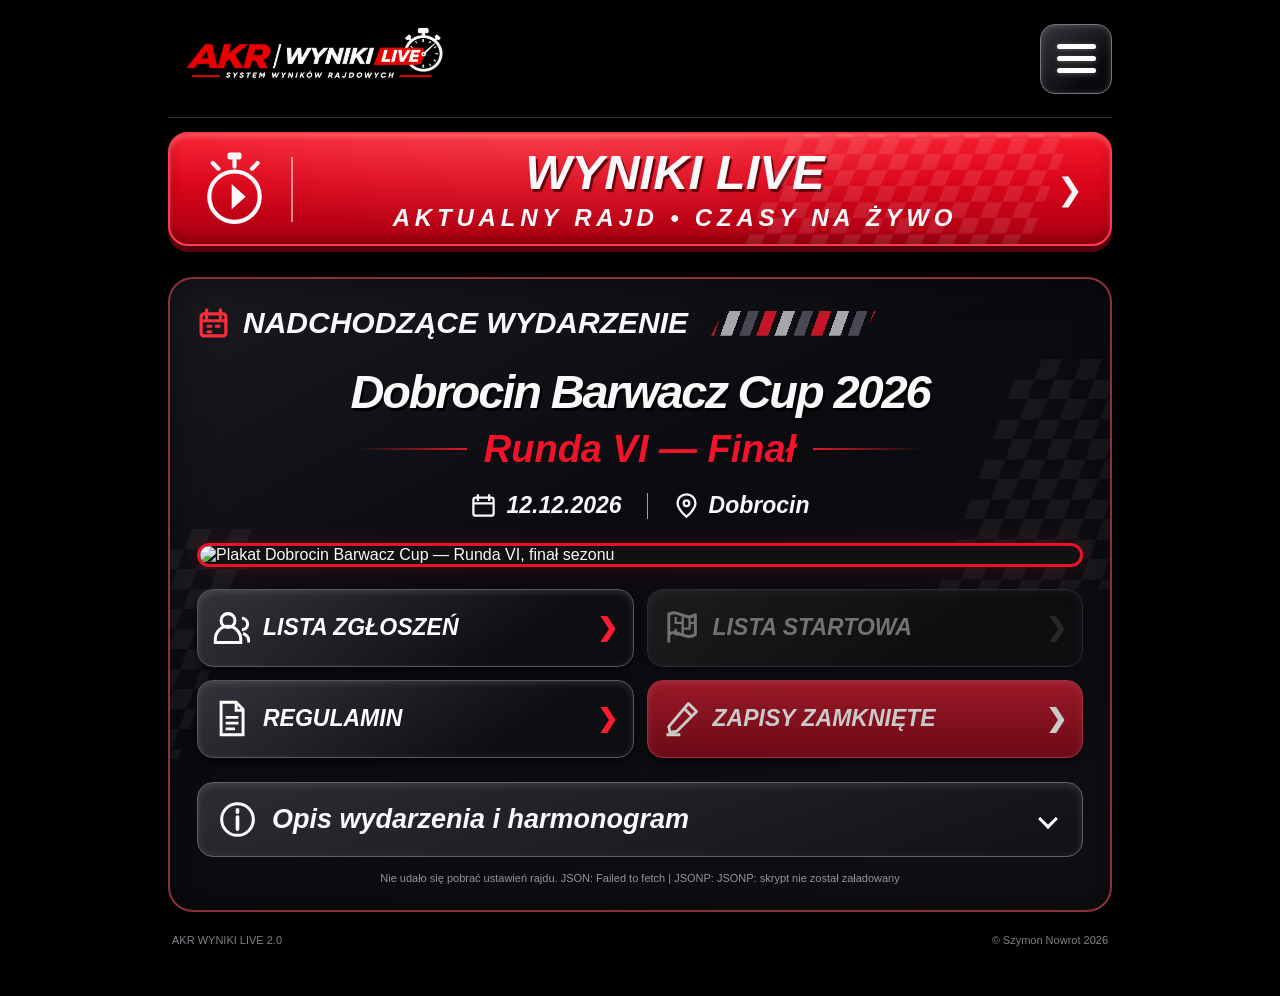
==== commit 5436a239: "Update index.html" ====
--- a/index.html
+++ b/index.html
@@ -389,7 +389,7 @@
   </script>
 
   <!-- DZIAŁAJĄCA LOGIKA WYDARZENIA Z TEST-V2 -->
-  <script src="/test-v2/home.js?v=3.0" defer></script>
+  <script src="/test-v2/home.js?v=3.1" defer></script>
 
 </body>
 </html>
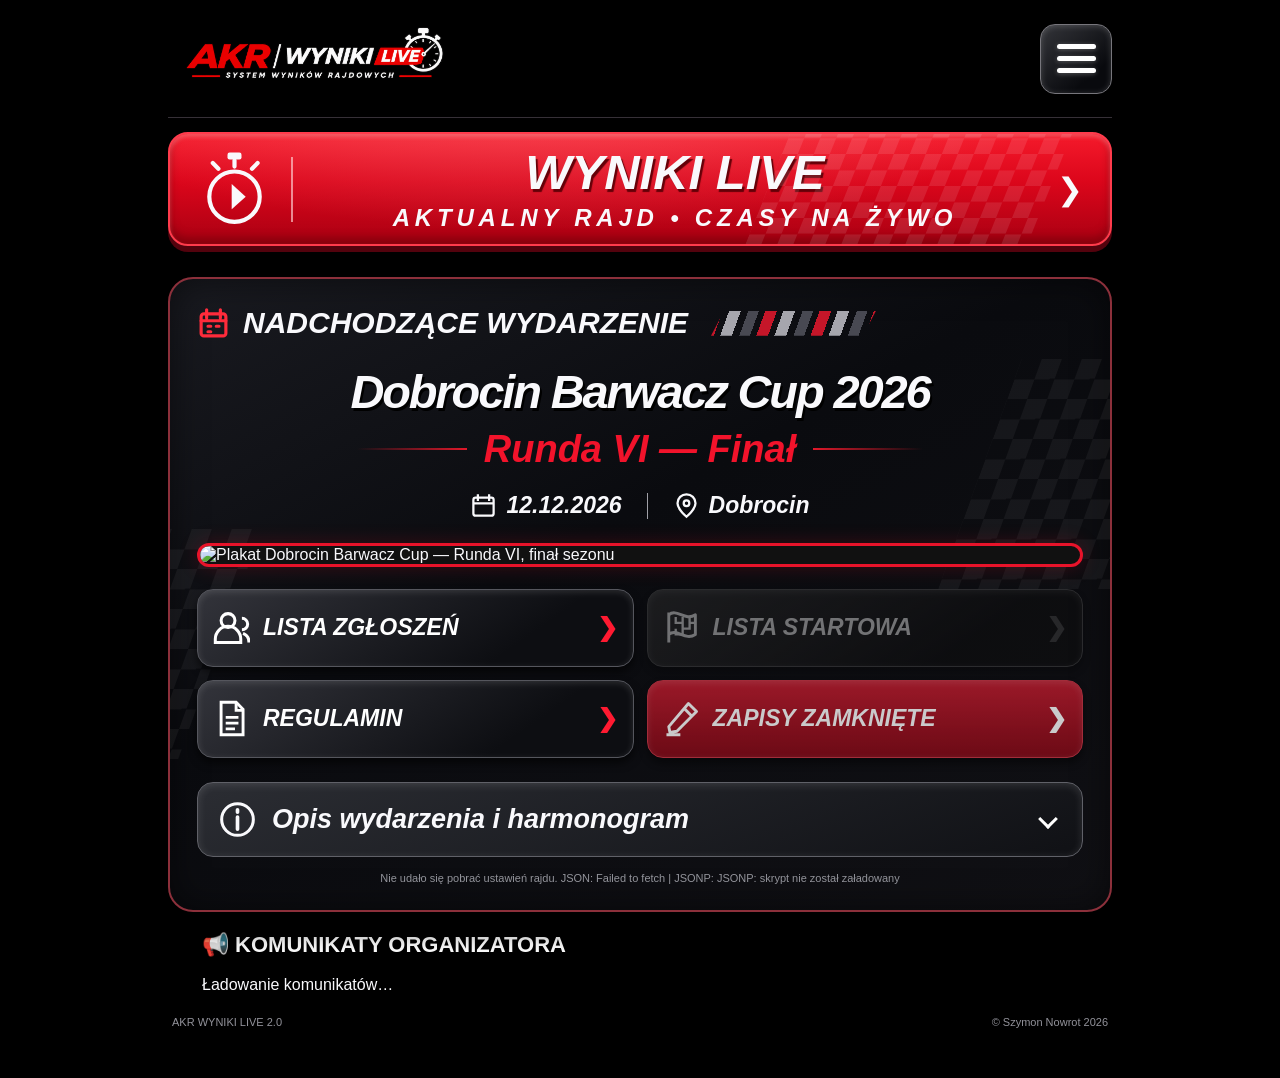
==== commit 08f72839: "Update index.html" ====
--- a/index.html
+++ b/index.html
@@ -282,6 +282,7 @@
 
       </section>
 
+      <section aria-label="Komunikaty organizatora" style="margin:20px auto;max-width:900px;padding:0 12px"><h2 style="color:#fff;font-size:22px">📢 KOMUNIKATY ORGANIZATORA</h2><div id="akr-home-announcements" aria-live="polite">Ładowanie komunikatów…</div></section>
     </main>
 
     <footer>
@@ -391,5 +392,6 @@
   <!-- DZIAŁAJĄCA LOGIKA WYDARZENIA Z TEST-V2 -->
   <script src="/test-v2/home.js?v=3.1" defer></script>
 
+  <script src="/test-v2/akr-komunikaty.js?v=1" defer></script>
 </body>
 </html>
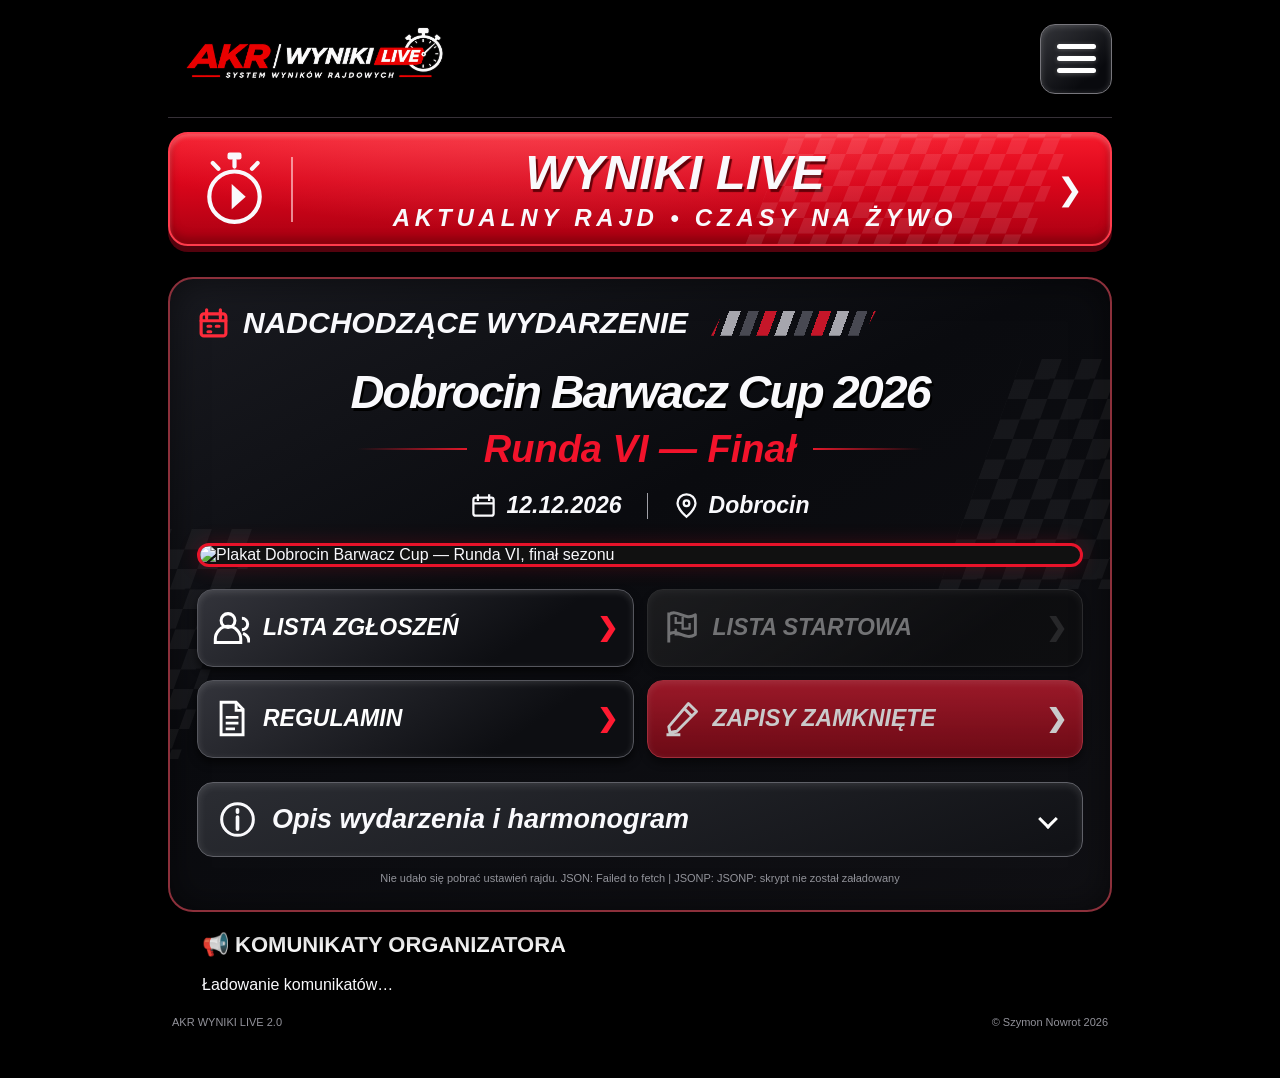
==== commit 9c3b746f: "Update index.html" ====
--- a/index.html
+++ b/index.html
@@ -1,12 +1,16 @@
-
 <!doctype html>
 <html lang="pl">
 <head>
+
+<link rel="icon" type="image/x-icon" href="/akr-final-favicon.ico">
+<link rel="icon" type="image/png" sizes="32x32" href="/akr-final-32.png">
+<link rel="apple-touch-icon" sizes="180x180" href="/akr-final-180.png">
+
   <meta charset="utf-8">
   <meta name="viewport" content="width=device-width,initial-scale=1,viewport-fit=cover">
   <meta name="theme-color" content="#050506">
 
-  <title>AKR WYNIKI LIVE 2.0 — Strona główna</title>
+  <title>AKR WYNIKI LIVE — Strona główna</title>
 
   <!-- STYLE Z KATALOGU TEST-V2 -->
   <link rel="stylesheet" href="/test-v2/style.css?v=3.4">
@@ -190,7 +194,7 @@
                   stroke-width="2.5"
                   stroke-linejoin="round"/>
                 <path
-                  d="M11 7v5h6V7m0 5v5h6v-5m-12 5v5h6v-5m6-10v5h5"
+                  d="M11 7v5h6V7m0 5v5h6v-5m-12 5v5h5"
                   stroke="currentColor"
                   stroke-width="2"/>
               </svg>
@@ -323,7 +327,7 @@
   </div>
 
   <!-- WSPÓLNY NAGŁÓWEK Z TEST-V2 -->
-  <script src="/test-v2/akr-header.js?v=10"></script>
+  <script src="/test-v2/akr-header.js?v=11"></script>
 
   <!-- POPRAWIENIE LINKÓW HAMBURGERA NA STRONIE GŁÓWNEJ -->
   <script>
@@ -338,7 +342,7 @@
         },
         {
           names: ['KOMUNIKATY'],
-          url: '/test-v2/wyniki-szczegoly.html?event=live&view=announcements'
+          url: '/test-v2/komunikaty.html'
         },
         {
           names: ['WYNIKI LIVE'],
@@ -392,6 +396,6 @@
   <!-- DZIAŁAJĄCA LOGIKA WYDARZENIA Z TEST-V2 -->
   <script src="/test-v2/home.js?v=3.1" defer></script>
 
-  <script src="/test-v2/akr-komunikaty.js?v=1" defer></script>
+  <script src="/test-v2/akr-komunikaty.js?v=2" defer></script>
 </body>
 </html>
